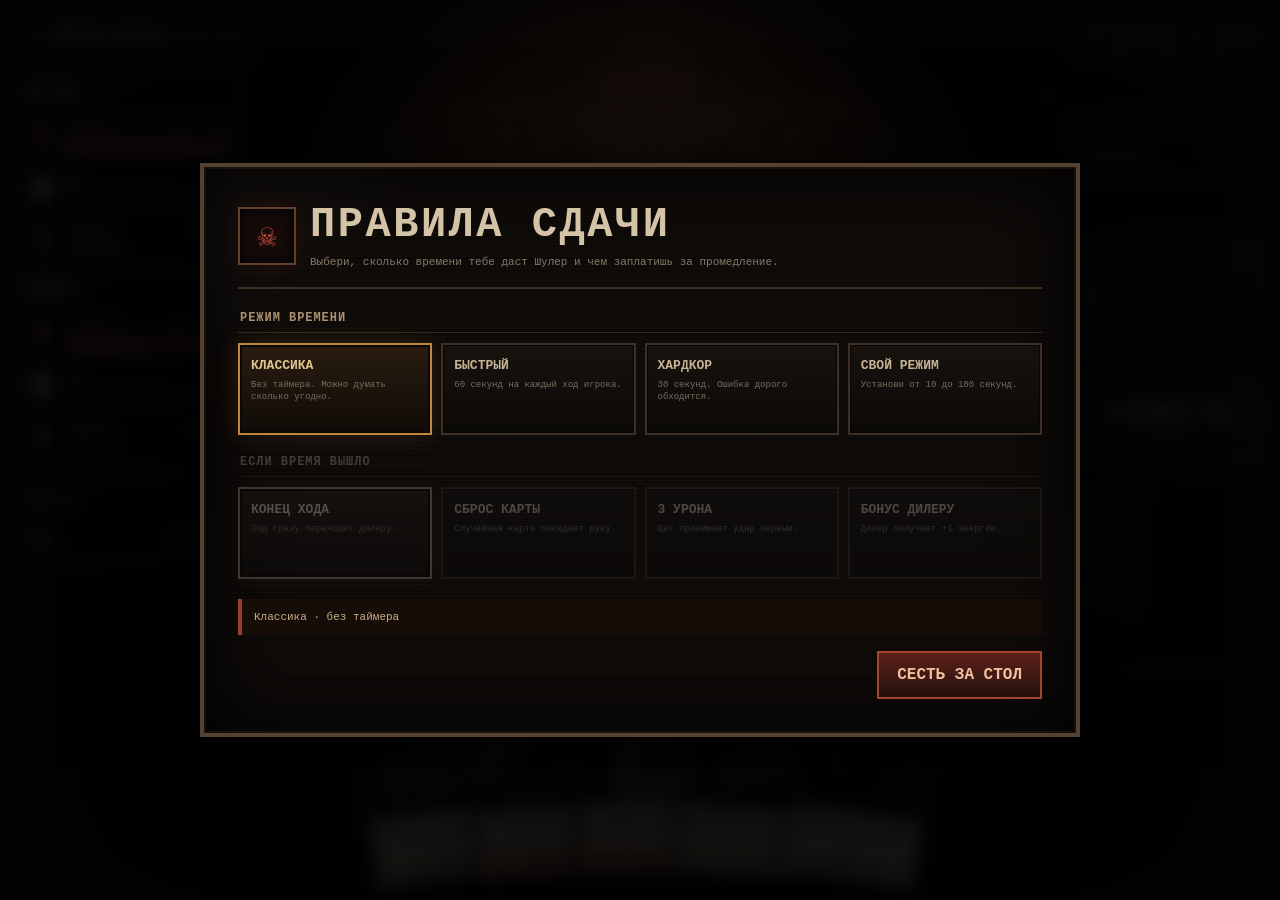
==== index.html @ c72ffe29 "Add pre-duel timer configuration screen" ====
<!doctype html>
<html lang="ru">
<head>
  <meta charset="UTF-8">
  <meta name="viewport" content="width=device-width,initial-scale=1,viewport-fit=cover">
  <meta name="theme-color" content="#0b0808">
  <meta name="description" content="Битая масть — мрачная карточная дуэль с мемными картами.">
  <title>Битая масть — дуэль</title>
  <link rel="manifest" href="manifest.webmanifest">
  <link rel="stylesheet" href="styles/stage3.css?v=7">
</head>
<body>
  <div id="app" class="game-shell" aria-live="polite">
    <header class="topbar">
      <a class="brand" href="./" aria-label="Битая масть"><span class="brand-mark">☠</span><span>БИТАЯ МАСТЬ</span><small>режим дуэли</small></a>
      <nav class="top-actions" aria-label="Меню">
        <button id="helpButton" class="icon-button" type="button" title="Правила">?</button>
        <button id="settingsButton" class="icon-button" type="button" title="Режим времени">⚙</button>
        <a class="icon-button" href="legacy.html" title="Старый прототип">↩</a>
        <button id="restartButton" class="icon-button" type="button" title="Новая сдача">⟳</button>
      </nav>
    </header>

    <main class="battle-layout">
      <aside class="hud-panel" aria-label="Показатели боя">
        <section class="hud-actor player-hud" id="playerHud"><h2>ИГРОК</h2><div class="stat-row health"><span class="stat-icon">♥</span><div><b>ЗДОРОВЬЕ</b><strong id="playerHp">0 / 0</strong></div><div class="segments" id="playerHpBar"></div></div><div class="stat-row shield"><span class="stat-icon">⬟</span><div><b>ЩИТ</b><strong id="playerShield">0</strong></div><div class="segments" id="playerShieldBar"></div></div><div class="stat-row energy"><span class="stat-icon">ϟ</span><div><b>ЭНЕРГИЯ</b><strong id="playerEnergy">0 / 0</strong></div><div class="energy-pips" id="playerEnergyPips"></div></div><div class="status-list" id="playerStatuses"></div></section>
        <section class="hud-actor dealer-hud" id="dealerHud"><h2>ДИЛЕР</h2><div class="stat-row health"><span class="stat-icon">♥</span><div><b>ЗДОРОВЬЕ</b><strong id="dealerHp">0 / 0</strong></div><div class="segments" id="dealerHpBar"></div></div><div class="stat-row shield"><span class="stat-icon">⬟</span><div><b>ЩИТ</b><strong id="dealerShield">0</strong></div><div class="segments" id="dealerShieldBar"></div></div><div class="stat-row energy"><span class="stat-icon">ϟ</span><div><b>ЭНЕРГИЯ</b><strong id="dealerEnergy">0 / 0</strong></div><div class="energy-pips" id="dealerEnergyPips"></div></div><div class="status-list" id="dealerStatuses"></div></section>
        <section class="round-panel"><div><span>РАУНД</span><strong id="roundValue">1</strong></div><div><span>ХОД</span><strong id="turnValue">ИГРОКА</strong></div></section>
      </aside>

      <section class="scene" id="scene" aria-label="Игровой стол">
        <div class="scene-vignette"></div>
        <div class="dealer-nameplate"><strong>ШУЛЕР</strong><span id="dealerQuote">«В каждой игре я знаю, где у тебя слабое место»</span></div>
        <div class="dealer-hand" id="dealerHand" aria-label="Карты дилера"></div>
        <div class="impact-layer" id="impactLayer" aria-hidden="true"></div>
        <div class="floating-message" id="floatingMessage" role="status"></div>
        <div class="table-zones"><button class="pile draw-pile" id="drawPile" type="button" aria-label="Колода игрока"><span class="pile-stack"></span><b>КОЛОДА</b><strong id="drawCount">0</strong></button><div class="table-sigil">☠</div><button class="pile discard-pile" id="discardPile" type="button" aria-label="Сброс игрока"><span class="pile-stack"></span><b>СБРОС</b><strong id="discardCount">0</strong></button></div>
      </section>

      <aside class="action-panel">
        <section class="intent-card" id="intentCard"><span>НАМЕРЕНИЕ ДИЛЕРА</span><strong id="intentTitle">ПРИСМАТРИВАЕТСЯ</strong><p id="intentText">Дилер выбирает карту.</p></section>
        <section class="timer-box" id="timerBox"><span>ТАЙМЕР ХОДА</span><strong id="timerValue">∞</strong><div class="timer-track"><i id="timerProgress"></i></div><b class="timer-mode" id="timerMode">КЛАССИКА</b><small class="timer-penalty" id="timerPenalty">Время не ограничено</small></section>
        <button id="endTurnButton" class="end-turn" type="button"><span>ЗАВЕРШИТЬ ХОД</span><small>ПРОБЕЛ</small></button>
        <section class="battle-log" id="battleLog" aria-label="Последние события"></section>
      </aside>
    </main>

    <section class="hand-dock" aria-label="Рука игрока"><div class="hand" id="hand"></div><p class="hand-hint">Наведи курсор для подробностей · на телефоне нажми на карту</p></section>
  </div>

  <div id="setupOverlay" class="setup-overlay" hidden>
    <section id="setupPanel" class="setup-panel" tabindex="-1" aria-labelledby="setupTitle">
      <header class="setup-heading"><span class="skull">☠</span><div><h1 id="setupTitle">ПРАВИЛА СДАЧИ</h1><p>Выбери, сколько времени тебе даст Шулер и чем заплатишь за промедление.</p></div></header>

      <fieldset class="setup-fieldset">
        <legend>РЕЖИМ ВРЕМЕНИ</legend>
        <div class="preset-grid">
          <label class="option-card"><input type="radio" name="timerMode" value="classic"><span class="option-face"><strong>КЛАССИКА</strong><small>Без таймера. Можно думать сколько угодно.</small></span></label>
          <label class="option-card"><input type="radio" name="timerMode" value="relaxed"><span class="option-face"><strong>БЫСТРЫЙ</strong><small>60 секунд на каждый ход игрока.</small></span></label>
          <label class="option-card"><input type="radio" name="timerMode" value="hardcore"><span class="option-face"><strong>ХАРДКОР</strong><small>30 секунд. Ошибка дорого обходится.</small></span></label>
          <label class="option-card"><input type="radio" name="timerMode" value="custom"><span class="option-face"><strong>СВОЙ РЕЖИМ</strong><small>Установи от 10 до 180 секунд.</small></span></label>
        </div>
        <div id="customTimerRow" class="custom-timer-row" hidden><input id="customSeconds" type="range" min="10" max="180" step="5" value="45" aria-label="Секунд на ход"><input id="customSecondsNumber" type="number" min="10" max="180" step="5" value="45" aria-label="Секунд на ход числом"></div>
      </fieldset>

      <fieldset id="penaltyFieldset" class="setup-fieldset">
        <legend>ЕСЛИ ВРЕМЯ ВЫШЛО</legend>
        <div class="penalty-grid">
          <label class="option-card"><input type="radio" name="timerPenalty" value="end_turn"><span class="option-face"><strong>КОНЕЦ ХОДА</strong><small>Ход сразу переходит дилеру.</small></span></label>
          <label class="option-card"><input type="radio" name="timerPenalty" value="discard_random"><span class="option-face"><strong>СБРОС КАРТЫ</strong><small>Случайная карта покидает руку.</small></span></label>
          <label class="option-card"><input type="radio" name="timerPenalty" value="damage"><span class="option-face"><strong>3 УРОНА</strong><small>Щит принимает удар первым.</small></span></label>
          <label class="option-card"><input type="radio" name="timerPenalty" value="dealer_energy"><span class="option-face"><strong>БОНУС ДИЛЕРУ</strong><small>Дилер получает +1 энергию.</small></span></label>
        </div>
      </fieldset>

      <p id="setupSummary" class="setup-summary">Классика · без таймера</p>
      <footer class="setup-actions"><button id="setupCancel" type="button" hidden>ВЕРНУТЬСЯ К БОЮ</button><button id="setupStart" class="primary" type="button">СЕСТЬ ЗА СТОЛ</button></footer>
    </section>
  </div>

  <dialog id="helpDialog" class="game-dialog"><button class="dialog-close" type="button" data-close-dialog>×</button><h2>КАК ИГРАТЬ</h2><p>Разыгрывай карты, пока хватает энергии. Атаки бьют дилера, защитные карты дают щит, а приёмы меняют правила боя.</p><p><b>Щит</b> принимает урон первым и исчезает в начале твоего следующего хода. Когда закончишь, нажми «Завершить ход».</p><p>Режим времени и наказание выбираются перед новой сдачей. На скрытой вкладке таймер ставится на паузу.</p><p>Клавиши <b>1–9</b> разыгрывают карты, <b>Пробел</b> завершает ход.</p></dialog>

  <div class="result-overlay" id="resultOverlay" hidden><div class="result-card"><span id="resultEyebrow">БОЙ ОКОНЧЕН</span><h2 id="resultTitle">ПОБЕДА</h2><p id="resultText"></p><button id="resultRestart" type="button">СДАТЬ ЗАНОВО В ЭТОМ РЕЖИМЕ</button><button id="resultSettings" class="secondary-result" type="button">ИЗМЕНИТЬ РЕЖИМ</button><a href="legacy.html">Вернуться в старый забег</a></div></div>

  <script src="compatibility-runtime.js?v=4"></script>
  <script src="src/core/battle-engine.js?v=7"></script>
  <script src="src/core/timed-battle-engine.js?v=7"></script>
  <script src="src/core/timer-settings.js?v=7"></script>
  <script src="src/data/stage2-assets-scene.js?v=6"></script>
  <script src="src/data/stage2-assets-a.js?v=6"></script>
  <script src="src/data/stage2-assets-b.js?v=6"></script>
  <script src="src/data/stage2-cards.js?v=6"></script>
  <script src="src/ui/stage3-app.js?v=7"></script>
</body>
</html>
---- styles/stage3.css ----
@import url("stage2.css?v=6");

:root {
  --steel: #6c6358;
  --steel-dark: #211c18;
  --warning-red: #d14832;
}

.scene {
  background-position: center 42%;
  background-size: cover;
}
.scene::before {
  background:
    linear-gradient(90deg, rgba(0,0,0,.64), transparent 22% 78%, rgba(0,0,0,.68)),
    linear-gradient(0deg, rgba(7,4,3,.72) 0%, transparent 34%),
    radial-gradient(circle at 50% 38%, transparent 0 30%, rgba(0,0,0,.3) 78%);
}
.hud-panel, .action-panel { box-shadow: inset -12px 0 35px #0008; }
.action-panel { box-shadow: inset 12px 0 35px #0008; }
.hud-actor, .round-panel, .intent-card, .timer-box, .battle-log {
  border-color: #4d3a29;
  box-shadow: inset 0 0 0 2px #110d09, inset 0 0 22px #000b, 0 8px 24px #0009;
}
.dealer-nameplate { top: 70px; }
.dealer-hand { top: 46%; }
.table-zones { bottom: 182px; }
.timer-box {
  position: relative;
  border-width: 3px;
  background: linear-gradient(135deg, rgba(255,255,255,.035), transparent 20%), linear-gradient(#181513, #080706);
}
.timer-box::before, .timer-box::after {
  content: "";
  position: absolute;
  width: 6px;
  height: 6px;
  border-radius: 50%;
  background: #756c62;
  box-shadow: inset 1px 1px #b1a89d, inset -1px -1px #171411;
  top: 6px;
}
.timer-box::before { left: 6px; }
.timer-box::after { right: 6px; }
.timer-mode { display: block; margin-top: 8px; color: #9d8a70; font-size: 9px; letter-spacing: .08em; }
.timer-penalty { display: block; margin-top: 3px; color: #6f6355; font-size: 8px; line-height: 1.3; }
.timer-box.no-timer strong { color: #8e987d; text-shadow: 0 0 8px #7ea66a55; }
.timer-box.no-timer .timer-track { opacity: .25; }
.timer-box.critical { border-color: #a52f24; animation: timer-critical .3s steps(2, end) infinite; }
.time-critical::before {
  content: "";
  position: fixed;
  z-index: 45;
  inset: 0;
  pointer-events: none;
  box-shadow: inset 0 0 90px 15px rgba(170, 35, 24, .55);
  animation: danger-frame .55s steps(2, end) infinite;
}
.timeout-flash::before {
  content: "";
  position: fixed;
  z-index: 190;
  inset: 0;
  pointer-events: none;
  background: rgba(175, 38, 27, .42);
  animation: timeout-flash .5s steps(2, end) both;
}
.setup-overlay {
  position: fixed;
  z-index: 220;
  inset: 0;
  display: grid;
  place-items: center;
  padding: 18px;
  background: radial-gradient(circle at 50% 30%, rgba(93, 50, 31, .25), transparent 40%), rgba(3, 3, 3, .89);
  backdrop-filter: blur(8px) saturate(.7);
}
.setup-overlay[hidden] { display: none; }
.setup-panel {
  width: min(880px, 100%);
  max-height: calc(100dvh - 36px);
  overflow: auto;
  padding: clamp(18px, 3vw, 34px);
  border: 4px solid #55412f;
  background: linear-gradient(135deg, rgba(255,255,255,.035), transparent 18%), repeating-linear-gradient(0deg, rgba(255,255,255,.015) 0 1px, transparent 1px 4px), #0d0a08;
  box-shadow: inset 0 0 0 2px #17100b, inset 0 0 80px #000, 0 30px 100px #000;
  outline: none;
}
.setup-heading { display: grid; grid-template-columns: 58px 1fr; gap: 14px; align-items: center; margin-bottom: 22px; padding-bottom: 16px; border-bottom: 2px solid #3d2d20; }
.setup-heading .skull { display: grid; place-items: center; width: 58px; height: 58px; border: 2px solid #65402f; color: var(--red); background: #160b09; font-size: 31px; box-shadow: inset 0 0 16px #000, 0 0 20px #7b241b33; }
.setup-heading h1 { margin: 0; color: #d4c3a7; font-size: clamp(24px, 4vw, 42px); letter-spacing: .06em; }
.setup-heading p { margin: 5px 0 0; color: #877968; font-size: 11px; line-height: 1.5; }
.setup-fieldset { margin: 0 0 20px; padding: 0; border: 0; }
.setup-fieldset legend { width: 100%; margin-bottom: 10px; padding-bottom: 7px; border-bottom: 1px solid #33261b; color: #ad9272; font-weight: 900; letter-spacing: .08em; font-size: 12px; }
.preset-grid, .penalty-grid { display: grid; grid-template-columns: repeat(4, 1fr); gap: 9px; }
.option-card { position: relative; display: block; cursor: pointer; }
.option-card input { position: absolute; opacity: 0; pointer-events: none; }
.option-face { display: block; min-height: 92px; padding: 13px 11px; border: 2px solid #3e3024; background: linear-gradient(#18120e, #0b0907); box-shadow: inset 0 0 0 1px #080604; transition: transform .15s ease, border-color .15s ease, color .15s ease; }
.option-face strong { display: block; color: #c5b395; font-size: 13px; margin-bottom: 6px; }
.option-face small { display: block; color: #796c5e; font-size: 9px; line-height: 1.4; }
.option-card:hover .option-face { transform: translateY(-2px); border-color: #785a3c; }
.option-card input:checked + .option-face { border-color: #bd873e; color: #e0c690; background: linear-gradient(#291c10, #100b07); box-shadow: inset 0 0 0 2px #0a0704, 0 0 22px #a46a2838; }
.option-card input:checked + .option-face strong { color: #e0c690; }
.setup-fieldset:disabled { opacity: .36; filter: grayscale(.8); }
.custom-timer-row { display: grid; grid-template-columns: 1fr 92px; gap: 12px; align-items: center; margin-top: 10px; padding: 12px; border: 1px solid #3b2d21; background: #080706; }
.custom-timer-row[hidden] { display: none; }
.custom-timer-row input[type="range"] { width: 100%; accent-color: #b44432; }
.custom-timer-row input[type="number"] { width: 100%; padding: 10px 8px; border: 2px solid #4c3928; background: #100c09; color: #d3b98e; text-align: center; font: 900 18px var(--pixel); }
.setup-summary { margin: 8px 0 16px; padding: 12px; border-left: 4px solid #9e3c2d; background: #160d09; color: #c8af88; font-size: 11px; }
.setup-actions { display: flex; gap: 10px; justify-content: flex-end; }
.setup-actions button { min-height: 48px; padding: 0 18px; border: 2px solid #654a32; background: linear-gradient(#291b11, #100b08); color: #d8c19b; cursor: pointer; font-weight: 900; }
.setup-actions .primary { border-color: #a94232; background: linear-gradient(#5b2119, #24100c); color: #f0c0a1; }
.setup-actions button:hover { transform: translateY(-2px); filter: brightness(1.18); }
.setup-actions button[hidden] { display: none; }
.result-card .secondary-result { background: #11100e; color: #a99576; }
@keyframes timer-critical { 50% { box-shadow: inset 0 0 0 2px #160806, inset 0 0 26px #a4231f88, 0 0 28px #b42d2477; } }
@keyframes danger-frame { 50% { opacity: .35; } }
@keyframes timeout-flash { 0% { opacity: 0; } 22% { opacity: 1; } 100% { opacity: 0; } }
@media (max-width: 900px) {
  .preset-grid, .penalty-grid { grid-template-columns: repeat(2, 1fr); }
  .option-face { min-height: 78px; }
}
@media (max-width: 760px) {
  .scene { background-position: center 52%; background-size: auto 78vh; }
  .dealer-nameplate { top: 174px; }
  .dealer-hand { top: 50%; }
  .timer-mode, .timer-penalty { display: none; }
  .setup-overlay { padding: 8px; }
  .setup-panel { max-height: calc(100dvh - 16px); padding: 15px; border-width: 3px; }
  .setup-heading { grid-template-columns: 42px 1fr; gap: 9px; margin-bottom: 14px; padding-bottom: 10px; }
  .setup-heading .skull { width: 42px; height: 42px; font-size: 23px; }
  .setup-heading h1 { font-size: 21px; }
  .setup-heading p { font-size: 8px; }
  .preset-grid, .penalty-grid { grid-template-columns: 1fr 1fr; gap: 6px; }
  .option-face { min-height: 67px; padding: 9px 8px; }
  .option-face strong { font-size: 10px; margin-bottom: 3px; }
  .option-face small { font-size: 7px; }
  .custom-timer-row { grid-template-columns: 1fr 72px; padding: 8px; }
  .custom-timer-row input[type="number"] { font-size: 14px; padding: 7px 4px; }
  .setup-summary { font-size: 8px; margin-bottom: 10px; padding: 8px; }
  .setup-actions { position: sticky; bottom: -15px; margin: 0 -15px -15px; padding: 10px 15px 15px; background: linear-gradient(transparent, #0d0a08 20%); }
  .setup-actions button { flex: 1; padding: 0 8px; min-height: 42px; font-size: 9px; }
}
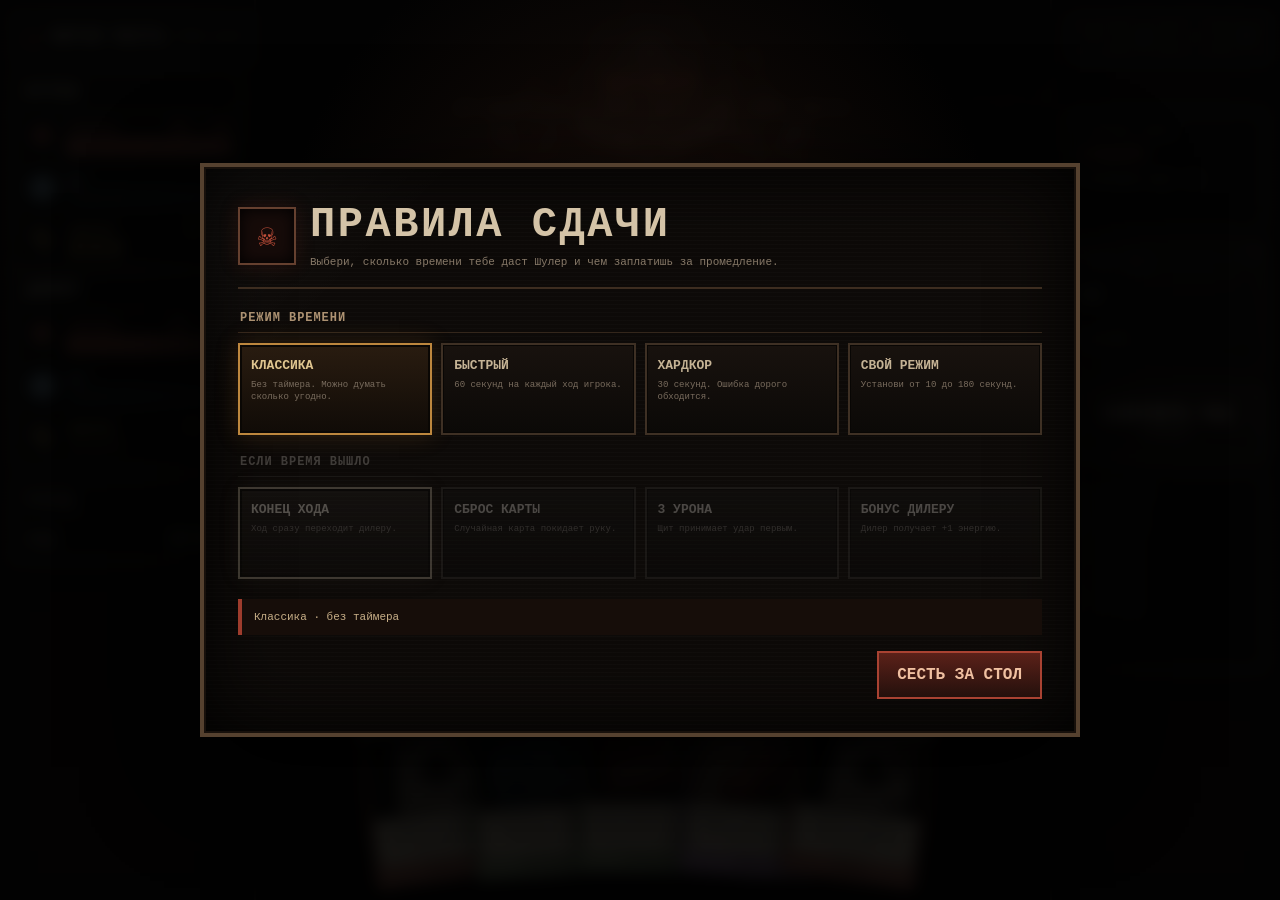
==== commit 7626d401: "Activate initial battle save guard" ====
--- a/index.html
+++ b/index.html
@@ -91,5 +91,6 @@
   <script src="src/data/stage2-assets-b.js?v=6"></script>
   <script src="src/data/stage2-cards.js?v=6"></script>
   <script src="src/ui/stage3-app.js?v=7"></script>
+  <script src="src/ui/stage3-initial-save-guard.js?v=7"></script>
 </body>
 </html>
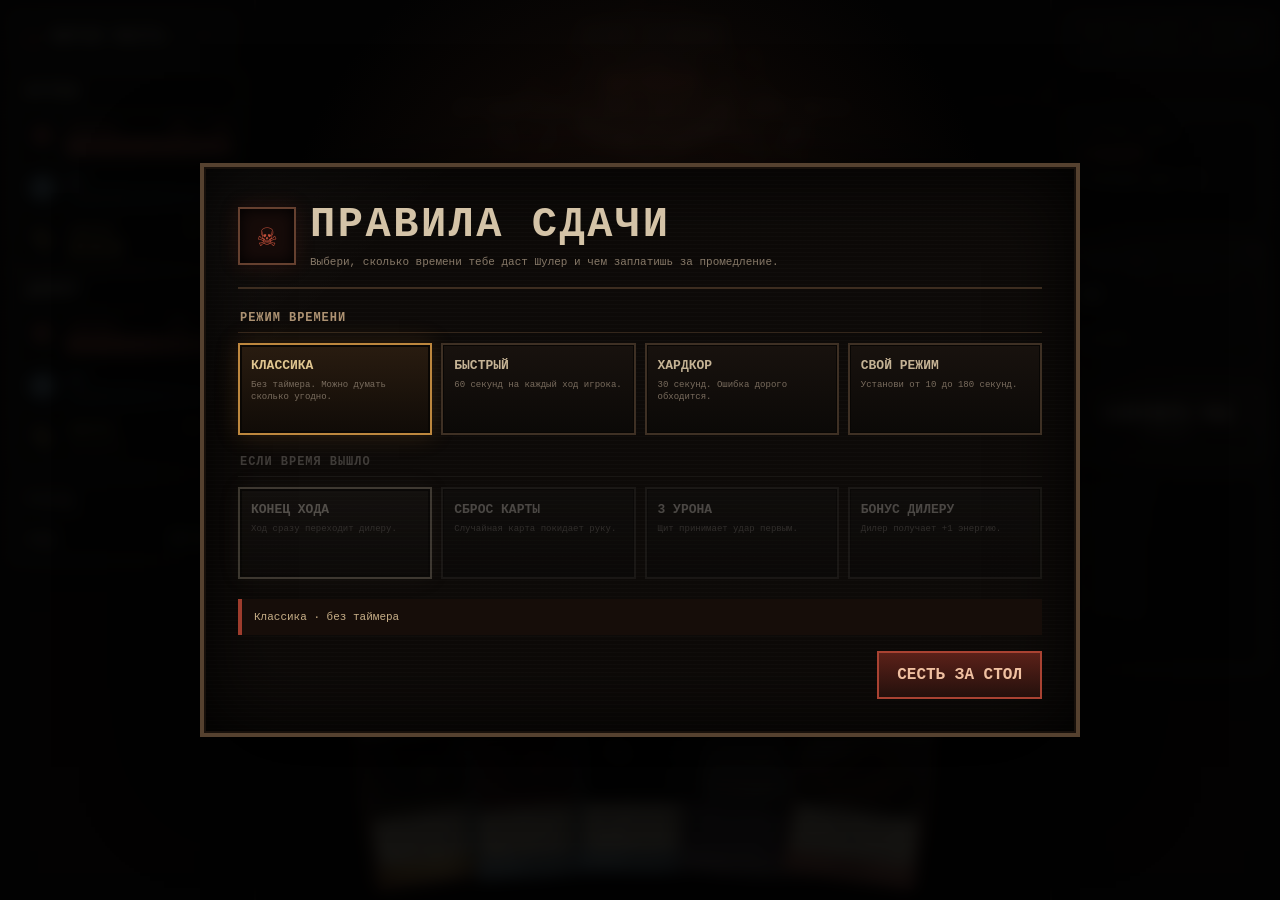
==== commit 073685e1: "ui: load 30-card catalog in duel" ====
--- a/index.html
+++ b/index.html
@@ -4,15 +4,16 @@
   <meta charset="UTF-8">
   <meta name="viewport" content="width=device-width,initial-scale=1,viewport-fit=cover">
   <meta name="theme-color" content="#0b0808">
-  <meta name="description" content="Битая масть — мрачная карточная дуэль с мемными картами.">
+  <meta name="description" content="Битая масть — мрачная карточная дуэль с 30 мемными картами.">
   <title>Битая масть — дуэль</title>
   <link rel="manifest" href="manifest.webmanifest">
-  <link rel="stylesheet" href="styles/stage3.css?v=7">
+  <link rel="stylesheet" href="styles/stage4.css?v=8">
 </head>
 <body>
   <div id="app" class="game-shell" aria-live="polite">
     <header class="topbar">
-      <a class="brand" href="./" aria-label="Битая масть"><span class="brand-mark">☠</span><span>БИТАЯ МАСТЬ</span><small>режим дуэли</small></a>
+      <a class="brand" href="./" aria-label="Битая масть"><span class="brand-mark">☠</span><span>БИТАЯ МАСТЬ</span><small>30 карт</small></a>
+      <span id="catalogBadge" class="catalog-badge">30 КАРТ</span>
       <nav class="top-actions" aria-label="Меню">
         <button id="helpButton" class="icon-button" type="button" title="Правила">?</button>
         <button id="settingsButton" class="icon-button" type="button" title="Режим времени">⚙</button>
@@ -45,52 +46,35 @@
       </aside>
     </main>
 
-    <section class="hand-dock" aria-label="Рука игрока"><div class="hand" id="hand"></div><p class="hand-hint">Наведи курсор для подробностей · на телефоне нажми на карту</p></section>
+    <section class="hand-dock" aria-label="Рука игрока"><div class="hand" id="hand"></div><p class="hand-hint">Каждая новая сдача собирает 10 карт из каталога 30 · наведи курсор или нажми на карту</p></section>
   </div>
 
   <div id="setupOverlay" class="setup-overlay" hidden>
     <section id="setupPanel" class="setup-panel" tabindex="-1" aria-labelledby="setupTitle">
       <header class="setup-heading"><span class="skull">☠</span><div><h1 id="setupTitle">ПРАВИЛА СДАЧИ</h1><p>Выбери, сколько времени тебе даст Шулер и чем заплатишь за промедление.</p></div></header>
-
-      <fieldset class="setup-fieldset">
-        <legend>РЕЖИМ ВРЕМЕНИ</legend>
-        <div class="preset-grid">
-          <label class="option-card"><input type="radio" name="timerMode" value="classic"><span class="option-face"><strong>КЛАССИКА</strong><small>Без таймера. Можно думать сколько угодно.</small></span></label>
-          <label class="option-card"><input type="radio" name="timerMode" value="relaxed"><span class="option-face"><strong>БЫСТРЫЙ</strong><small>60 секунд на каждый ход игрока.</small></span></label>
-          <label class="option-card"><input type="radio" name="timerMode" value="hardcore"><span class="option-face"><strong>ХАРДКОР</strong><small>30 секунд. Ошибка дорого обходится.</small></span></label>
-          <label class="option-card"><input type="radio" name="timerMode" value="custom"><span class="option-face"><strong>СВОЙ РЕЖИМ</strong><small>Установи от 10 до 180 секунд.</small></span></label>
-        </div>
-        <div id="customTimerRow" class="custom-timer-row" hidden><input id="customSeconds" type="range" min="10" max="180" step="5" value="45" aria-label="Секунд на ход"><input id="customSecondsNumber" type="number" min="10" max="180" step="5" value="45" aria-label="Секунд на ход числом"></div>
-      </fieldset>
-
-      <fieldset id="penaltyFieldset" class="setup-fieldset">
-        <legend>ЕСЛИ ВРЕМЯ ВЫШЛО</legend>
-        <div class="penalty-grid">
-          <label class="option-card"><input type="radio" name="timerPenalty" value="end_turn"><span class="option-face"><strong>КОНЕЦ ХОДА</strong><small>Ход сразу переходит дилеру.</small></span></label>
-          <label class="option-card"><input type="radio" name="timerPenalty" value="discard_random"><span class="option-face"><strong>СБРОС КАРТЫ</strong><small>Случайная карта покидает руку.</small></span></label>
-          <label class="option-card"><input type="radio" name="timerPenalty" value="damage"><span class="option-face"><strong>3 УРОНА</strong><small>Щит принимает удар первым.</small></span></label>
-          <label class="option-card"><input type="radio" name="timerPenalty" value="dealer_energy"><span class="option-face"><strong>БОНУС ДИЛЕРУ</strong><small>Дилер получает +1 энергию.</small></span></label>
-        </div>
-      </fieldset>
-
+      <fieldset class="setup-fieldset"><legend>РЕЖИМ ВРЕМЕНИ</legend><div class="preset-grid"><label class="option-card"><input type="radio" name="timerMode" value="classic"><span class="option-face"><strong>КЛАССИКА</strong><small>Без таймера. Можно думать сколько угодно.</small></span></label><label class="option-card"><input type="radio" name="timerMode" value="relaxed"><span class="option-face"><strong>БЫСТРЫЙ</strong><small>60 секунд на каждый ход игрока.</small></span></label><label class="option-card"><input type="radio" name="timerMode" value="hardcore"><span class="option-face"><strong>ХАРДКОР</strong><small>30 секунд. Ошибка дорого обходится.</small></span></label><label class="option-card"><input type="radio" name="timerMode" value="custom"><span class="option-face"><strong>СВОЙ РЕЖИМ</strong><small>Установи от 10 до 180 секунд.</small></span></label></div><div id="customTimerRow" class="custom-timer-row" hidden><input id="customSeconds" type="range" min="10" max="180" step="5" value="45" aria-label="Секунд на ход"><input id="customSecondsNumber" type="number" min="10" max="180" step="5" value="45" aria-label="Секунд на ход числом"></div></fieldset>
+      <fieldset id="penaltyFieldset" class="setup-fieldset"><legend>ЕСЛИ ВРЕМЯ ВЫШЛО</legend><div class="penalty-grid"><label class="option-card"><input type="radio" name="timerPenalty" value="end_turn"><span class="option-face"><strong>КОНЕЦ ХОДА</strong><small>Ход сразу переходит дилеру.</small></span></label><label class="option-card"><input type="radio" name="timerPenalty" value="discard_random"><span class="option-face"><strong>СБРОС КАРТЫ</strong><small>Случайная карта покидает руку.</small></span></label><label class="option-card"><input type="radio" name="timerPenalty" value="damage"><span class="option-face"><strong>3 УРОНА</strong><small>Щит принимает удар первым.</small></span></label><label class="option-card"><input type="radio" name="timerPenalty" value="dealer_energy"><span class="option-face"><strong>БОНУС ДИЛЕРУ</strong><small>Дилер получает +1 энергию.</small></span></label></div></fieldset>
       <p id="setupSummary" class="setup-summary">Классика · без таймера</p>
       <footer class="setup-actions"><button id="setupCancel" type="button" hidden>ВЕРНУТЬСЯ К БОЮ</button><button id="setupStart" class="primary" type="button">СЕСТЬ ЗА СТОЛ</button></footer>
     </section>
   </div>
 
-  <dialog id="helpDialog" class="game-dialog"><button class="dialog-close" type="button" data-close-dialog>×</button><h2>КАК ИГРАТЬ</h2><p>Разыгрывай карты, пока хватает энергии. Атаки бьют дилера, защитные карты дают щит, а приёмы меняют правила боя.</p><p><b>Щит</b> принимает урон первым и исчезает в начале твоего следующего хода. Когда закончишь, нажми «Завершить ход».</p><p>Режим времени и наказание выбираются перед новой сдачей. На скрытой вкладке таймер ставится на паузу.</p><p>Клавиши <b>1–9</b> разыгрывают карты, <b>Пробел</b> завершает ход.</p></dialog>
+  <dialog id="helpDialog" class="game-dialog"><button class="dialog-close" type="button" data-close-dialog>×</button><h2>КАК ИГРАТЬ</h2><p>Разыгрывай карты, пока хватает энергии. Новая сдача собирает стартовую колоду из 10 разных карт общего каталога из 30.</p><p><b>Щит</b> принимает урон первым и исчезает в начале твоего следующего хода. Карты могут лечить, красть, ломать, блокировать, сжигать, очищать эффекты и возвращаться из сброса.</p><p>Режим времени и наказание выбираются перед новой сдачей. На скрытой вкладке таймер ставится на паузу.</p><p>Клавиши <b>1–9</b> разыгрывают карты, <b>Пробел</b> завершает ход.</p></dialog>
 
   <div class="result-overlay" id="resultOverlay" hidden><div class="result-card"><span id="resultEyebrow">БОЙ ОКОНЧЕН</span><h2 id="resultTitle">ПОБЕДА</h2><p id="resultText"></p><button id="resultRestart" type="button">СДАТЬ ЗАНОВО В ЭТОМ РЕЖИМЕ</button><button id="resultSettings" class="secondary-result" type="button">ИЗМЕНИТЬ РЕЖИМ</button><a href="legacy.html">Вернуться в старый забег</a></div></div>
 
   <script src="compatibility-runtime.js?v=4"></script>
-  <script src="src/core/battle-engine.js?v=7"></script>
-  <script src="src/core/timed-battle-engine.js?v=7"></script>
   <script src="src/core/timer-settings.js?v=7"></script>
   <script src="src/data/stage2-assets-scene.js?v=6"></script>
   <script src="src/data/stage2-assets-a.js?v=6"></script>
   <script src="src/data/stage2-assets-b.js?v=6"></script>
-  <script src="src/data/stage2-cards.js?v=6"></script>
-  <script src="src/ui/stage3-app.js?v=7"></script>
-  <script src="src/ui/stage3-initial-save-guard.js?v=7"></script>
+  <script src="src/data/card-catalog.js?v=8"></script>
+  <script src="src/data/stage4-assets.js?v=8"></script>
+  <script src="src/data/stage2-cards.js?v=8"></script>
+  <script src="src/core/stage4-battle-engine.js?v=8"></script>
+  <script src="src/core/stage4-runtime.js?v=8"></script>
+  <script src="src/ui/stage3-app.js?v=8"></script>
+  <script src="src/ui/stage4-runtime.js?v=8"></script>
+  <script src="src/ui/stage3-initial-save-guard.js?v=8"></script>
 </body>
 </html>
--- a/styles/stage4.css
+++ b/styles/stage4.css
@@ -0,0 +1,64 @@
+@import url("./stage3.css?v=7");
+
+.catalog-badge {
+  display: inline-flex;
+  align-items: center;
+  min-height: 32px;
+  padding: 5px 9px;
+  border: 2px solid #493929;
+  background: rgba(13, 11, 9, .92);
+  color: #a89472;
+  box-shadow: inset 0 0 0 1px #1c1510, 0 8px 24px #0008;
+  font-size: 9px;
+  font-weight: 900;
+  letter-spacing: .07em;
+  text-transform: uppercase;
+}
+
+.game-card .card-art {
+  image-rendering: pixelated;
+  background-size: cover;
+  background-position: center;
+}
+
+.game-card[data-rarity="rare"] {
+  box-shadow: 0 13px 24px #000c, inset 0 0 0 2px #312519, 0 0 14px #4f86a833;
+}
+
+.game-card[data-rarity="epic"] {
+  box-shadow: 0 13px 24px #000c, inset 0 0 0 2px #312519, 0 0 17px #8e4ea344;
+}
+
+.game-card[data-rarity="legendary"] {
+  box-shadow: 0 13px 24px #000c, inset 0 0 0 2px #312519, 0 0 21px #d09a354f;
+}
+
+.game-card[data-rarity="legendary"] .card-rarity {
+  color: #120c06;
+  background: linear-gradient(90deg, #8b551b, #e1ae46 50%, #8b551b);
+  text-shadow: 0 1px #f0d28a;
+}
+
+.game-card[data-rarity="curse"] {
+  filter: saturate(.82);
+}
+
+.game-card[data-rarity="curse"] .card-art {
+  animation: curse-noise 1.4s steps(2, end) infinite;
+}
+
+.scene {
+  background-position: center 8%;
+}
+
+@keyframes curse-noise {
+  50% { filter: contrast(1.18) brightness(.85) hue-rotate(8deg); }
+}
+
+@media (min-width: 1300px) {
+  .scene { background-size: 108% auto; }
+}
+
+@media (max-width: 760px) {
+  .catalog-badge { display: none; }
+}
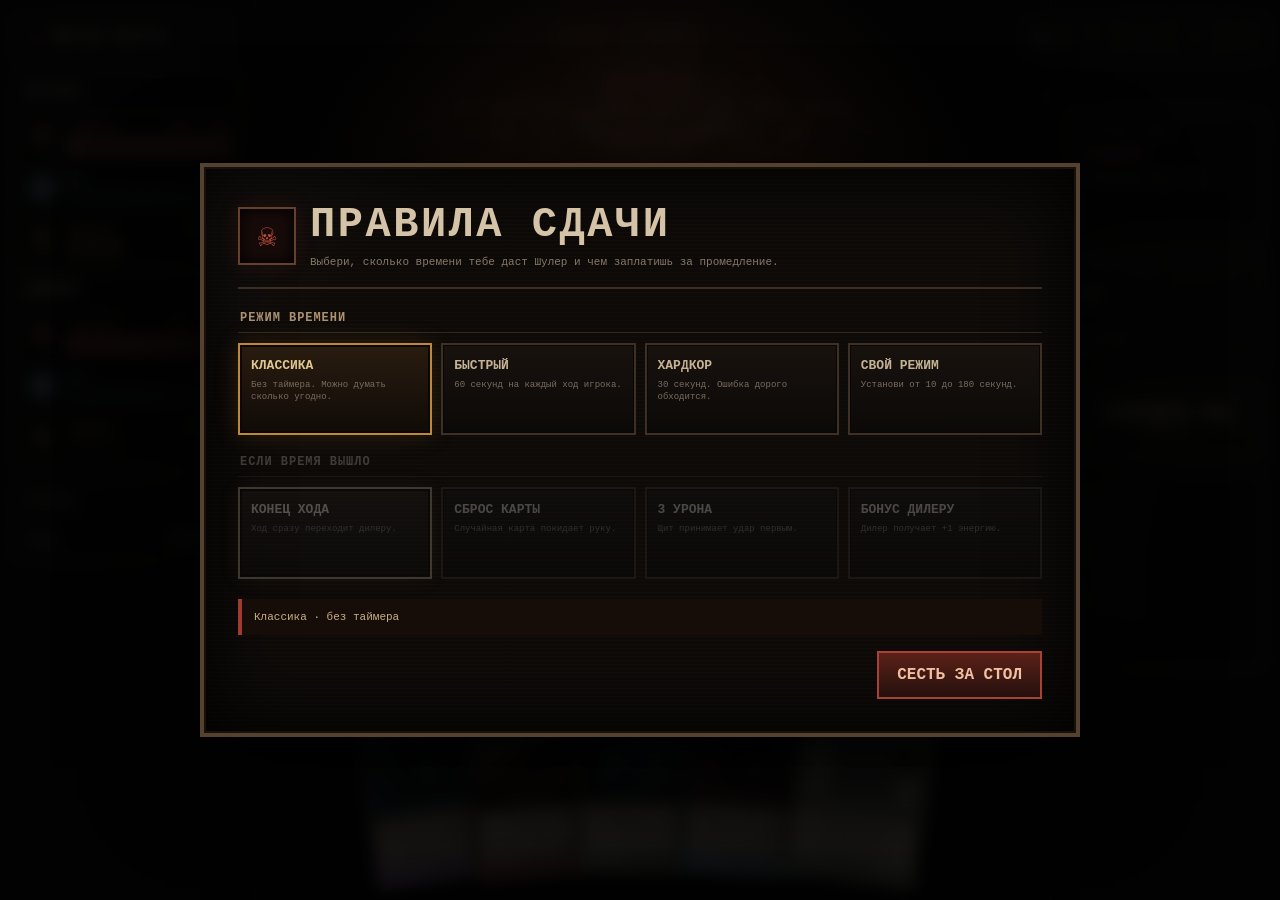
==== commit 728e7099: "Add My Deck screen and content controls" ====
--- a/index.html
+++ b/index.html
@@ -4,10 +4,10 @@
   <meta charset="UTF-8">
   <meta name="viewport" content="width=device-width,initial-scale=1,viewport-fit=cover">
   <meta name="theme-color" content="#0b0808">
-  <meta name="description" content="Битая масть — мрачная карточная дуэль с 30 мемными картами.">
+  <meta name="description" content="Битая масть — мрачная карточная дуэль с коллекцией из 30 мемных карт.">
   <title>Битая масть — дуэль</title>
   <link rel="manifest" href="manifest.webmanifest">
-  <link rel="stylesheet" href="styles/stage4.css?v=8">
+  <link rel="stylesheet" href="styles/stage5.css?v=9">
 </head>
 <body>
   <div id="app" class="game-shell" aria-live="polite">
@@ -15,6 +15,7 @@
       <a class="brand" href="./" aria-label="Битая масть"><span class="brand-mark">☠</span><span>БИТАЯ МАСТЬ</span><small>30 карт</small></a>
       <span id="catalogBadge" class="catalog-badge">30 КАРТ</span>
       <nav class="top-actions" aria-label="Меню">
+        <button id="deckButton" class="icon-button" type="button" title="Моя колода">▥</button>
         <button id="helpButton" class="icon-button" type="button" title="Правила">?</button>
         <button id="settingsButton" class="icon-button" type="button" title="Режим времени">⚙</button>
         <a class="icon-button" href="legacy.html" title="Старый прототип">↩</a>
@@ -46,7 +47,7 @@
       </aside>
     </main>
 
-    <section class="hand-dock" aria-label="Рука игрока"><div class="hand" id="hand"></div><p class="hand-hint">Каждая новая сдача собирает 10 карт из каталога 30 · наведи курсор или нажми на карту</p></section>
+    <section class="hand-dock" aria-label="Рука игрока"><div class="hand" id="hand"></div><p class="hand-hint">Открой «Мою колоду», чтобы посмотреть все карты, улучшения и полный лор</p></section>
   </div>
 
   <div id="setupOverlay" class="setup-overlay" hidden>
@@ -59,7 +60,40 @@
     </section>
   </div>
 
-  <dialog id="helpDialog" class="game-dialog"><button class="dialog-close" type="button" data-close-dialog>×</button><h2>КАК ИГРАТЬ</h2><p>Разыгрывай карты, пока хватает энергии. Новая сдача собирает стартовую колоду из 10 разных карт общего каталога из 30.</p><p><b>Щит</b> принимает урон первым и исчезает в начале твоего следующего хода. Карты могут лечить, красть, ломать, блокировать, сжигать, очищать эффекты и возвращаться из сброса.</p><p>Режим времени и наказание выбираются перед новой сдачей. На скрытой вкладке таймер ставится на паузу.</p><p>Клавиши <b>1–9</b> разыгрывают карты, <b>Пробел</b> завершает ход.</p></dialog>
+  <div id="deckOverlay" class="deck-overlay" hidden>
+    <section id="deckScreen" class="deck-screen" role="dialog" aria-modal="true" aria-labelledby="deckTitle">
+      <header class="deck-screen-header">
+        <div class="deck-title"><span class="skull">☠</span><div><h2 id="deckTitle">МОЯ КОЛОДА</h2><p>Текущая сдача, стартовый набор и полная коллекция из 30 карт.</p></div></div>
+        <div class="content-mode-wrap"><div id="contentModeToggle" class="content-mode-toggle" role="group" aria-label="Режим текста"><button type="button" data-content-mode="adult">ВЗРОСЛЫЙ</button><button type="button" data-content-mode="safe">БЕЗОПАСНЫЙ</button></div><small id="contentModeNote"></small></div>
+        <button id="deckClose" class="deck-close" type="button" aria-label="Закрыть колоду">×</button>
+      </header>
+
+      <div class="deck-screen-body">
+        <aside class="deck-sidebar" aria-label="Фильтры колоды">
+          <section><h3>НАБОР КАРТ</h3><div id="deckViewTabs" class="filter-buttons view-tabs"><button type="button" data-deck-view="current">ТЕКУЩАЯ СДАЧА</button><button type="button" data-deck-view="starter">СТАРТОВАЯ</button><button type="button" data-deck-view="collection">ВСЕ 30 КАРТ</button></div></section>
+          <div class="deck-sidebar-controls">
+            <section><h3>ПОИСК</h3><input id="deckSearch" class="deck-search" type="search" placeholder="Название, эффект, лор или тег" autocomplete="off"></section>
+            <section><h3>СОРТИРОВКА</h3><select id="deckSort" class="deck-select"><option value="name">По названию</option><option value="cost">По стоимости</option><option value="rarity">По редкости</option><option value="type">По типу</option></select></section>
+          </div>
+          <section><h3>ТИП</h3><div id="deckTypeFilters" class="filter-buttons"><button type="button" data-filter-type="all">ВСЕ</button><button type="button" data-filter-type="attack">АТАКА</button><button type="button" data-filter-type="defense">ЗАЩИТА</button><button type="button" data-filter-type="skill">ПРИЁМ</button><button type="button" data-filter-type="power">СИЛА</button><button type="button" data-filter-type="curse">ПРОКЛЯТИЕ</button></div></section>
+          <section><h3>РЕДКОСТЬ</h3><div id="deckRarityFilters" class="filter-buttons"><button type="button" data-filter-rarity="all">ВСЕ</button><button type="button" data-filter-rarity="common">ОБЫЧНАЯ</button><button type="button" data-filter-rarity="uncommon">НЕОБЫЧНАЯ</button><button type="button" data-filter-rarity="rare">РЕДКАЯ</button><button type="button" data-filter-rarity="epic">ЭПИЧЕСКАЯ</button><button type="button" data-filter-rarity="legendary">ЛЕГЕНДАРНАЯ</button><button type="button" data-filter-rarity="curse">ПРОКЛЯТИЕ</button></div></section>
+          <section><label class="upgrade-switch"><input id="deckUpgradeAll" type="checkbox"><span>ПОКАЗЫВАТЬ УЛУЧШЕННЫЕ ВЕРСИИ</span></label></section>
+          <p id="deckViewCount" class="deck-view-count">Текущая: 10</p>
+        </aside>
+
+        <main class="deck-browser">
+          <header class="deck-browser-toolbar"><span>РЕЗУЛЬТАТ ФИЛЬТРА</span><strong id="deckResultCount">0 КАРТ</strong></header>
+          <div class="deck-grid-wrap"><div id="deckGrid" class="deck-grid"></div><p id="deckEmpty" class="deck-empty" hidden>Ничего не найдено. Сбрось фильтры или попробуй другое слово.</p></div>
+        </main>
+
+        <aside id="deckDetail" class="deck-detail" aria-label="Подробности карты"><button id="deckDetailClose" class="deck-detail-close" type="button">← К КАРТАМ</button><p class="deck-detail-empty">Выбери карту.</p></aside>
+      </div>
+
+      <footer class="deck-screen-footer"><span>ПК: наведи курсор для подробностей</span><span>Телефон: нажми на карту, чтобы открыть её полностью</span><span>Фильтр текста не меняет механику</span></footer>
+    </section>
+  </div>
+
+  <dialog id="helpDialog" class="game-dialog"><button class="dialog-close" type="button" data-close-dialog>×</button><h2>КАК ИГРАТЬ</h2><p>Разыгрывай карты, пока хватает энергии. Новая сдача собирает стартовую колоду из 10 разных карт общего каталога из 30.</p><p><b>Щит</b> принимает урон первым и исчезает в начале твоего следующего хода. Карты могут лечить, красть, ломать, блокировать, сжигать, очищать эффекты и возвращаться из сброса.</p><p>Кнопка <b>▥</b> открывает «Мою колоду»: там доступны поиск, фильтры, улучшения, полный лор и безопасный режим текста.</p><p>Режим времени и наказание выбираются перед новой сдачей. На скрытой вкладке и в меню колоды таймер ставится на паузу.</p><p>Клавиши <b>1–9</b> разыгрывают карты, <b>Пробел</b> завершает ход.</p></dialog>
 
   <div class="result-overlay" id="resultOverlay" hidden><div class="result-card"><span id="resultEyebrow">БОЙ ОКОНЧЕН</span><h2 id="resultTitle">ПОБЕДА</h2><p id="resultText"></p><button id="resultRestart" type="button">СДАТЬ ЗАНОВО В ЭТОМ РЕЖИМЕ</button><button id="resultSettings" class="secondary-result" type="button">ИЗМЕНИТЬ РЕЖИМ</button><a href="legacy.html">Вернуться в старый забег</a></div></div>
 
@@ -68,13 +102,16 @@
   <script src="src/data/stage2-assets-scene.js?v=6"></script>
   <script src="src/data/stage2-assets-a.js?v=6"></script>
   <script src="src/data/stage2-assets-b.js?v=6"></script>
-  <script src="src/data/card-catalog.js?v=8"></script>
+  <script src="src/data/card-catalog.js?v=9"></script>
+  <script src="src/core/content-settings.js?v=9"></script>
+  <script src="src/core/deck-view-model.js?v=9"></script>
   <script src="src/data/stage4-assets.js?v=8"></script>
-  <script src="src/data/stage2-cards.js?v=8"></script>
+  <script src="src/data/stage2-cards.js?v=9"></script>
   <script src="src/core/stage4-battle-engine.js?v=8"></script>
   <script src="src/core/stage4-runtime.js?v=8"></script>
   <script src="src/ui/stage3-app.js?v=8"></script>
   <script src="src/ui/stage4-runtime.js?v=8"></script>
+  <script src="src/ui/stage5-deck.js?v=9"></script>
   <script src="src/ui/stage3-initial-save-guard.js?v=8"></script>
 </body>
 </html>
--- a/styles/stage5.css
+++ b/styles/stage5.css
@@ -0,0 +1,185 @@
+@import url("./stage4.css?v=8");
+
+body.deck-open { overflow: hidden; }
+body.deck-hides-setup #setupOverlay { display: none !important; }
+
+.deck-overlay {
+  position: fixed;
+  z-index: 300;
+  inset: 0;
+  padding: 14px;
+  background: rgba(3, 3, 3, .94);
+  backdrop-filter: blur(7px);
+}
+.deck-overlay[hidden] { display: none; }
+.deck-screen {
+  width: min(1680px, 100%);
+  height: calc(100dvh - 28px);
+  margin: 0 auto;
+  display: grid;
+  grid-template-rows: auto minmax(0, 1fr) auto;
+  border: 3px solid #5e4933;
+  background: #0a0807;
+  box-shadow: inset 0 0 0 2px #20170f, 0 28px 90px #000;
+  overflow: hidden;
+}
+.deck-screen-header {
+  display: grid;
+  grid-template-columns: minmax(220px, 1fr) auto auto;
+  align-items: center;
+  gap: 18px;
+  padding: 12px 16px;
+  border-bottom: 2px solid #433323;
+  background: linear-gradient(#17110d, #0c0907);
+}
+.deck-title { display: flex; align-items: center; gap: 12px; min-width: 0; }
+.deck-title .skull { color: var(--red); font-size: 31px; filter: drop-shadow(0 0 8px #9f3128aa); }
+.deck-title h2 { margin: 0; color: #d3c1a3; font-size: clamp(18px, 2vw, 28px); letter-spacing: .08em; }
+.deck-title p { margin: 3px 0 0; color: #746858; font-size: 9px; }
+.content-mode-wrap { display: grid; gap: 4px; justify-items: end; }
+.content-mode-toggle { display: inline-grid; grid-template-columns: 1fr 1fr; border: 2px solid #4e3b29; background: #090706; }
+.content-mode-toggle button { min-width: 112px; padding: 8px 10px; border: 0; border-right: 1px solid #3c2d20; background: transparent; color: #817361; cursor: pointer; font-weight: 900; font-size: 10px; }
+.content-mode-toggle button:last-child { border-right: 0; }
+.content-mode-toggle button.active { color: #e0c99f; background: #3a2518; box-shadow: inset 0 -3px var(--gold); }
+.content-mode-wrap small { max-width: 270px; color: #7e7162; font-size: 8px; text-align: right; }
+.deck-close { width: 46px; height: 42px; border: 2px solid #5a412d; background: #130e0b; color: #aa9577; font-size: 26px; cursor: pointer; }
+.deck-close:hover { color: #e0c99f; border-color: #9d7445; }
+
+.deck-screen-body { min-height: 0; display: grid; grid-template-columns: 250px minmax(0, 1fr) 330px; }
+.deck-sidebar, .deck-detail { min-height: 0; overflow-y: auto; scrollbar-color: #493421 #0a0807; }
+.deck-sidebar { padding: 14px; border-right: 2px solid #33271d; background: linear-gradient(90deg, #0c0a08, #0a0807); }
+.deck-sidebar section { margin-bottom: 17px; }
+.deck-sidebar h3 { margin: 0 0 8px; color: #786a58; font-size: 9px; letter-spacing: .09em; }
+.filter-buttons { display: grid; gap: 5px; }
+.filter-buttons.view-tabs { grid-template-columns: 1fr; }
+.filter-buttons button { min-height: 34px; padding: 7px 9px; border: 1px solid #3a2d21; background: #100d0a; color: #8a7b68; text-align: left; cursor: pointer; font-size: 10px; font-weight: 900; }
+.filter-buttons button:hover { border-color: #705239; color: #c5b090; }
+.filter-buttons button.active { color: #e1c699; border-color: #9a6f3e; background: linear-gradient(90deg, #3b2517, #17100b); box-shadow: inset 4px 0 var(--gold); }
+.deck-search { width: 100%; padding: 10px; border: 2px solid #3d2f22; background: #080706; color: #d2c0a3; outline: none; }
+.deck-search:focus { border-color: #9b7040; box-shadow: 0 0 0 2px #7b562933; }
+.deck-select { width: 100%; padding: 9px; border: 2px solid #3d2f22; background: #0c0907; color: #c2ae8f; }
+.upgrade-switch { display: flex; align-items: center; gap: 8px; padding: 10px; border: 1px solid #493620; background: #120d08; color: #ac9574; font-size: 9px; cursor: pointer; }
+.upgrade-switch input { accent-color: #c99334; }
+.deck-view-count { padding: 10px; border: 2px solid #3f3023; color: #c49e62; background: #0c0907; text-align: center; font-weight: 900; font-size: 11px; }
+
+.deck-browser { min-width: 0; min-height: 0; display: grid; grid-template-rows: auto minmax(0, 1fr); background: radial-gradient(circle at 50% 0, #251a10, #0d0a07 55%); }
+.deck-browser-toolbar { display: flex; justify-content: space-between; align-items: center; padding: 10px 14px; border-bottom: 1px solid #382a1e; color: #7d6e5b; font-size: 9px; }
+.deck-browser-toolbar strong { color: #c4a46f; font-size: 12px; }
+.deck-grid-wrap { min-height: 0; overflow-y: auto; padding: 14px; scrollbar-color: #543b26 #0b0806; }
+.deck-grid { display: grid; grid-template-columns: repeat(auto-fill, minmax(150px, 1fr)); gap: 12px; align-items: start; }
+.deck-empty { margin: 50px auto; padding: 20px; max-width: 420px; border: 2px dashed #49382a; color: #887865; text-align: center; }
+
+.deck-card {
+  --deck-border: #776348;
+  position: relative;
+  display: grid;
+  grid-template-rows: 42px 112px minmax(70px, auto) 24px;
+  min-width: 0;
+  border: 3px solid var(--deck-border);
+  border-radius: 3px;
+  padding: 0;
+  overflow: hidden;
+  background: #b7aa8f;
+  color: #241b13;
+  box-shadow: 0 12px 22px #000b, inset 0 0 0 2px #34271c;
+  cursor: pointer;
+  image-rendering: pixelated;
+  text-align: left;
+  transition: transform .13s ease, box-shadow .13s ease, filter .13s ease;
+}
+.deck-card:hover, .deck-card:focus-visible, .deck-card.selected { transform: translateY(-4px); box-shadow: 0 18px 30px #000e, 0 0 0 2px #d3aa5f; z-index: 3; }
+.deck-card[data-type="attack"] { --deck-border: #9f4535; }
+.deck-card[data-type="defense"] { --deck-border: #4e7b9c; }
+.deck-card[data-type="skill"] { --deck-border: #70864f; }
+.deck-card[data-type="power"] { --deck-border: #8b599b; }
+.deck-card[data-type="curse"] { --deck-border: #563552; color: #cdbdca; background: #352838; }
+.deck-card[data-rarity="rare"] { box-shadow: 0 12px 22px #000b, 0 0 15px #4a85ae44, inset 0 0 0 2px #34271c; }
+.deck-card[data-rarity="epic"] { box-shadow: 0 12px 22px #000b, 0 0 17px #8f55a85c, inset 0 0 0 2px #34271c; }
+.deck-card[data-rarity="legendary"] { box-shadow: 0 12px 22px #000b, 0 0 20px #d99a315c, inset 0 0 0 2px #34271c; }
+.deck-card.upgraded::before { content: "+"; position: absolute; z-index: 4; right: 7px; top: 48px; width: 25px; height: 25px; display: grid; place-items: center; color: #171006; background: #d5a43d; border: 2px solid #6e4b18; font-weight: 900; }
+.deck-card-top { display: grid; grid-template-columns: 36px 1fr 38px; align-items: stretch; border-bottom: 2px solid #35291e; background: #c8b998; }
+.deck-card-top b, .deck-card-top i { display: grid; place-items: center; font-style: normal; font-size: 18px; background: #d4c294; }
+.deck-card-top b { border-right: 2px solid #3a2d21; }
+.deck-card-top i { border-left: 2px solid #3a2d21; font-size: 12px; }
+.deck-card-top strong { display: grid; place-items: center; padding: 4px; font-size: 9px; line-height: 1.05; text-align: center; text-transform: uppercase; }
+.deck-card-art { display: block; background: #1b130d center / cover no-repeat; border-bottom: 2px solid #35291e; box-shadow: inset 0 0 24px #0008; }
+.deck-card-short { display: block; padding: 8px; font-size: 9px; line-height: 1.35; text-align: center; }
+.deck-card-foot { display: flex; align-items: center; justify-content: center; padding: 3px; color: #21170f; background: color-mix(in srgb, var(--deck-border) 62%, #c2b18f); font-size: 7px; font-weight: 900; text-transform: uppercase; }
+
+.deck-detail { position: relative; padding: 14px; border-left: 2px solid #33271d; background: #080706; }
+.deck-detail-close { display: none; width: 100%; margin-bottom: 10px; padding: 8px; border: 1px solid #503a28; background: #15100c; color: #a89170; cursor: pointer; }
+.detail-version-tabs { display: grid; grid-template-columns: 1fr 1fr; margin-bottom: 10px; border: 2px solid #4b3827; }
+.detail-version-tabs button { padding: 8px; border: 0; background: #0f0b08; color: #806f5b; font-size: 8px; font-weight: 900; cursor: pointer; }
+.detail-version-tabs button.active { color: #e0c492; background: #342216; box-shadow: inset 0 -3px #d29b35; }
+.deck-card-preview { width: min(230px, 100%); margin: 0 auto 14px; grid-template-rows: 46px 150px minmax(82px, auto) 25px; cursor: default; }
+.deck-card-preview:hover { transform: none; }
+.detail-block { margin-top: 10px; padding: 11px; border: 1px solid #3a2c20; background: #0d0a08; }
+.detail-block h3 { margin: 0 0 8px; color: #a68d66; font-size: 9px; letter-spacing: .08em; }
+.detail-block p, .detail-block li { color: #b8a78e; font-size: 9px; line-height: 1.5; }
+.detail-block ul { margin: 0; padding-left: 17px; }
+.detail-block.lore p { margin: 0; color: #8f806c; font-style: italic; }
+.detail-compare { display: grid; grid-template-columns: 1fr 1fr; gap: 6px; margin-top: 10px; }
+.detail-compare div { padding: 8px; border: 1px solid #3d2e21; background: #100c09; text-align: center; }
+.detail-compare span { display: block; margin-bottom: 4px; color: #6f6253; font-size: 7px; }
+.detail-compare b { color: #c8aa73; font-size: 10px; }
+.detail-tags { display: flex; flex-wrap: wrap; gap: 5px; }
+.detail-tags span { padding: 4px 6px; border: 1px solid #4b3929; background: #18110c; color: #9d896c; font-size: 7px; }
+.detail-zone { color: #665b4d; text-align: center; font-size: 8px; }
+.deck-detail-empty { padding: 30px 10px; color: #716556; text-align: center; }
+
+.deck-screen-footer { display: flex; justify-content: space-between; gap: 14px; padding: 8px 14px; border-top: 2px solid #382a1e; color: #6f6252; background: #0b0806; font-size: 8px; }
+html[data-content-mode="safe"] .content-mode-wrap small { color: #76a3bc; }
+html[data-content-mode="safe"] .game-card .card-body small { opacity: .92; }
+
+@media (max-width: 1180px) {
+  .deck-screen-body { grid-template-columns: 215px minmax(0, 1fr) 290px; }
+  .deck-grid { grid-template-columns: repeat(auto-fill, minmax(135px, 1fr)); }
+}
+
+@media (max-width: 900px) {
+  .deck-overlay { padding: 0; }
+  .deck-screen { width: 100%; height: 100dvh; border: 0; }
+  .deck-screen-header { grid-template-columns: 1fr auto; gap: 8px; padding: 8px; }
+  .deck-title p { display: none; }
+  .content-mode-wrap { grid-row: 2; grid-column: 1 / 3; width: 100%; justify-items: stretch; }
+  .content-mode-toggle { width: 100%; }
+  .content-mode-toggle button { min-width: 0; }
+  .content-mode-wrap small { max-width: none; text-align: center; }
+  .deck-screen-body { display: block; position: relative; overflow: hidden; }
+  .deck-sidebar { height: auto; max-height: 260px; overflow-y: auto; border-right: 0; border-bottom: 2px solid #33271d; padding: 8px; }
+  .deck-sidebar section { margin-bottom: 9px; }
+  .deck-sidebar h3 { margin-bottom: 5px; }
+  .filter-buttons.view-tabs { grid-template-columns: repeat(3, 1fr); }
+  .filter-buttons:not(.view-tabs) { display: flex; overflow-x: auto; padding-bottom: 3px; }
+  .filter-buttons button { min-width: max-content; min-height: 30px; }
+  .deck-sidebar-controls { display: grid; grid-template-columns: minmax(0, 1fr) 130px; gap: 6px; }
+  .deck-sidebar-controls section { margin: 0; }
+  .deck-view-count { display: none; }
+  .deck-browser { height: calc(100% - 230px); }
+  .deck-grid-wrap { padding: 9px; }
+  .deck-grid { grid-template-columns: repeat(2, minmax(0, 1fr)); gap: 8px; }
+  .deck-card { grid-template-rows: 36px 96px minmax(60px, auto) 21px; }
+  .deck-card-short { font-size: 8px; padding: 6px; }
+  .deck-detail { position: absolute; z-index: 10; inset: 0; transform: translateX(100%); transition: transform .2s ease; border-left: 0; background: #080706; }
+  .deck-screen.detail-open .deck-detail { transform: translateX(0); }
+  .deck-detail-close { display: block; }
+  .deck-card-preview { width: min(250px, 82vw); }
+  .deck-screen-footer { display: none; }
+}
+
+@media (max-width: 480px) {
+  .deck-title h2 { font-size: 16px; }
+  .deck-title .skull { font-size: 24px; }
+  .deck-close { width: 40px; height: 36px; }
+  .deck-sidebar { max-height: 245px; }
+  .deck-browser { height: calc(100% - 215px); }
+  .deck-grid { grid-template-columns: repeat(2, minmax(0, 1fr)); }
+  .deck-card-top { grid-template-columns: 30px 1fr 32px; }
+  .deck-card-top b { font-size: 15px; }
+  .deck-card-top strong { font-size: 7px; }
+  .deck-card-art { min-height: 82px; }
+}
+
+@media (prefers-reduced-motion: reduce) {
+  .deck-card, .deck-detail { transition: none; }
+}
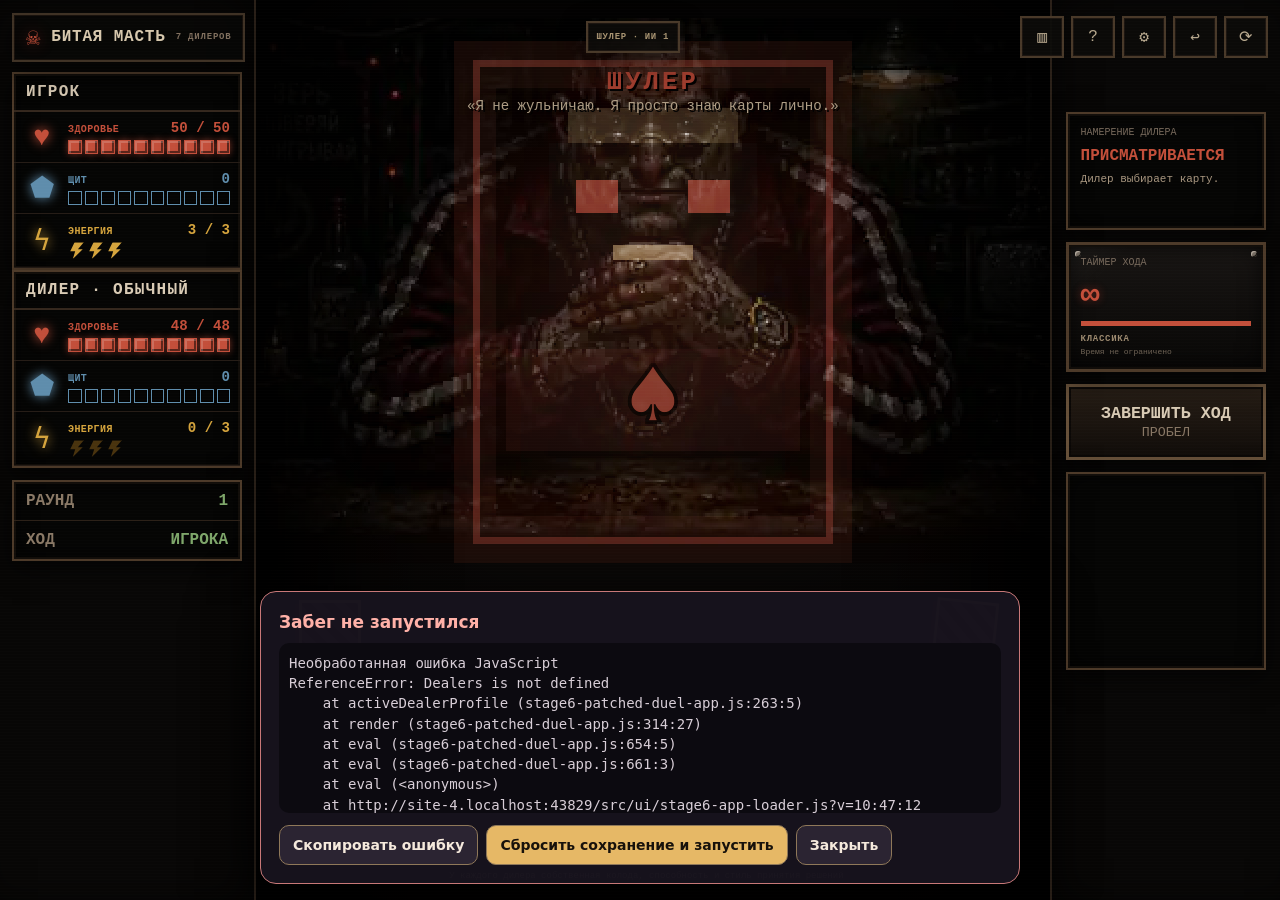
==== commit d030de21: "Connect seven dealers to the duel screen" ====
--- a/index.html
+++ b/index.html
@@ -4,20 +4,20 @@
   <meta charset="UTF-8">
   <meta name="viewport" content="width=device-width,initial-scale=1,viewport-fit=cover">
   <meta name="theme-color" content="#0b0808">
-  <meta name="description" content="Битая масть — мрачная карточная дуэль с коллекцией из 30 мемных карт.">
+  <meta name="description" content="Битая масть — мрачная карточная дуэль с семью дилерами и коллекцией из 30 мемных карт.">
   <title>Битая масть — дуэль</title>
   <link rel="manifest" href="manifest.webmanifest">
-  <link rel="stylesheet" href="styles/stage5.css?v=9">
+  <link rel="stylesheet" href="styles/stage6.css?v=10">
 </head>
 <body>
   <div id="app" class="game-shell" aria-live="polite">
     <header class="topbar">
-      <a class="brand" href="./" aria-label="Битая масть"><span class="brand-mark">☠</span><span>БИТАЯ МАСТЬ</span><small>30 карт</small></a>
-      <span id="catalogBadge" class="catalog-badge">30 КАРТ</span>
+      <a class="brand" href="./" aria-label="Битая масть"><span class="brand-mark">☠</span><span>БИТАЯ МАСТЬ</span><small>7 дилеров</small></a>
+      <span id="catalogBadge" class="catalog-badge">7 ДИЛЕРОВ</span>
       <nav class="top-actions" aria-label="Меню">
         <button id="deckButton" class="icon-button" type="button" title="Моя колода">▥</button>
         <button id="helpButton" class="icon-button" type="button" title="Правила">?</button>
-        <button id="settingsButton" class="icon-button" type="button" title="Режим времени">⚙</button>
+        <button id="settingsButton" class="icon-button" type="button" title="Режим времени и дилер">⚙</button>
         <a class="icon-button" href="legacy.html" title="Старый прототип">↩</a>
         <button id="restartButton" class="icon-button" type="button" title="Новая сдача">⟳</button>
       </nav>
@@ -32,7 +32,7 @@
 
       <section class="scene" id="scene" aria-label="Игровой стол">
         <div class="scene-vignette"></div>
-        <div class="dealer-nameplate"><strong>ШУЛЕР</strong><span id="dealerQuote">«В каждой игре я знаю, где у тебя слабое место»</span></div>
+        <div class="dealer-nameplate"><strong>ДИЛЕР</strong><span id="dealerQuote">«Садись. Карты уже ждут.»</span></div>
         <div class="dealer-hand" id="dealerHand" aria-label="Карты дилера"></div>
         <div class="impact-layer" id="impactLayer" aria-hidden="true"></div>
         <div class="floating-message" id="floatingMessage" role="status"></div>
@@ -47,12 +47,12 @@
       </aside>
     </main>
 
-    <section class="hand-dock" aria-label="Рука игрока"><div class="hand" id="hand"></div><p class="hand-hint">Открой «Мою колоду», чтобы посмотреть все карты, улучшения и полный лор</p></section>
+    <section class="hand-dock" aria-label="Рука игрока"><div class="hand" id="hand"></div><p class="hand-hint">У каждого дилера собственная колода, способность и стиль принятия решений</p></section>
   </div>
 
   <div id="setupOverlay" class="setup-overlay" hidden>
     <section id="setupPanel" class="setup-panel" tabindex="-1" aria-labelledby="setupTitle">
-      <header class="setup-heading"><span class="skull">☠</span><div><h1 id="setupTitle">ПРАВИЛА СДАЧИ</h1><p>Выбери, сколько времени тебе даст Шулер и чем заплатишь за промедление.</p></div></header>
+      <header class="setup-heading"><span class="skull">☠</span><div><h1 id="setupTitle">ПРАВИЛА СДАЧИ</h1><p>Выбери противника, время хода и цену промедления.</p></div></header>
       <fieldset class="setup-fieldset"><legend>РЕЖИМ ВРЕМЕНИ</legend><div class="preset-grid"><label class="option-card"><input type="radio" name="timerMode" value="classic"><span class="option-face"><strong>КЛАССИКА</strong><small>Без таймера. Можно думать сколько угодно.</small></span></label><label class="option-card"><input type="radio" name="timerMode" value="relaxed"><span class="option-face"><strong>БЫСТРЫЙ</strong><small>60 секунд на каждый ход игрока.</small></span></label><label class="option-card"><input type="radio" name="timerMode" value="hardcore"><span class="option-face"><strong>ХАРДКОР</strong><small>30 секунд. Ошибка дорого обходится.</small></span></label><label class="option-card"><input type="radio" name="timerMode" value="custom"><span class="option-face"><strong>СВОЙ РЕЖИМ</strong><small>Установи от 10 до 180 секунд.</small></span></label></div><div id="customTimerRow" class="custom-timer-row" hidden><input id="customSeconds" type="range" min="10" max="180" step="5" value="45" aria-label="Секунд на ход"><input id="customSecondsNumber" type="number" min="10" max="180" step="5" value="45" aria-label="Секунд на ход числом"></div></fieldset>
       <fieldset id="penaltyFieldset" class="setup-fieldset"><legend>ЕСЛИ ВРЕМЯ ВЫШЛО</legend><div class="penalty-grid"><label class="option-card"><input type="radio" name="timerPenalty" value="end_turn"><span class="option-face"><strong>КОНЕЦ ХОДА</strong><small>Ход сразу переходит дилеру.</small></span></label><label class="option-card"><input type="radio" name="timerPenalty" value="discard_random"><span class="option-face"><strong>СБРОС КАРТЫ</strong><small>Случайная карта покидает руку.</small></span></label><label class="option-card"><input type="radio" name="timerPenalty" value="damage"><span class="option-face"><strong>3 УРОНА</strong><small>Щит принимает удар первым.</small></span></label><label class="option-card"><input type="radio" name="timerPenalty" value="dealer_energy"><span class="option-face"><strong>БОНУС ДИЛЕРУ</strong><small>Дилер получает +1 энергию.</small></span></label></div></fieldset>
       <p id="setupSummary" class="setup-summary">Классика · без таймера</p>
@@ -67,35 +67,25 @@
         <div class="content-mode-wrap"><div id="contentModeToggle" class="content-mode-toggle" role="group" aria-label="Режим текста"><button type="button" data-content-mode="adult">ВЗРОСЛЫЙ</button><button type="button" data-content-mode="safe">БЕЗОПАСНЫЙ</button></div><small id="contentModeNote"></small></div>
         <button id="deckClose" class="deck-close" type="button" aria-label="Закрыть колоду">×</button>
       </header>
-
       <div class="deck-screen-body">
         <aside class="deck-sidebar" aria-label="Фильтры колоды">
           <section><h3>НАБОР КАРТ</h3><div id="deckViewTabs" class="filter-buttons view-tabs"><button type="button" data-deck-view="current">ТЕКУЩАЯ СДАЧА</button><button type="button" data-deck-view="starter">СТАРТОВАЯ</button><button type="button" data-deck-view="collection">ВСЕ 30 КАРТ</button></div></section>
-          <div class="deck-sidebar-controls">
-            <section><h3>ПОИСК</h3><input id="deckSearch" class="deck-search" type="search" placeholder="Название, эффект, лор или тег" autocomplete="off"></section>
-            <section><h3>СОРТИРОВКА</h3><select id="deckSort" class="deck-select"><option value="name">По названию</option><option value="cost">По стоимости</option><option value="rarity">По редкости</option><option value="type">По типу</option></select></section>
-          </div>
+          <div class="deck-sidebar-controls"><section><h3>ПОИСК</h3><input id="deckSearch" class="deck-search" type="search" placeholder="Название, эффект, лор или тег" autocomplete="off"></section><section><h3>СОРТИРОВКА</h3><select id="deckSort" class="deck-select"><option value="name">По названию</option><option value="cost">По стоимости</option><option value="rarity">По редкости</option><option value="type">По типу</option></select></section></div>
           <section><h3>ТИП</h3><div id="deckTypeFilters" class="filter-buttons"><button type="button" data-filter-type="all">ВСЕ</button><button type="button" data-filter-type="attack">АТАКА</button><button type="button" data-filter-type="defense">ЗАЩИТА</button><button type="button" data-filter-type="skill">ПРИЁМ</button><button type="button" data-filter-type="power">СИЛА</button><button type="button" data-filter-type="curse">ПРОКЛЯТИЕ</button></div></section>
           <section><h3>РЕДКОСТЬ</h3><div id="deckRarityFilters" class="filter-buttons"><button type="button" data-filter-rarity="all">ВСЕ</button><button type="button" data-filter-rarity="common">ОБЫЧНАЯ</button><button type="button" data-filter-rarity="uncommon">НЕОБЫЧНАЯ</button><button type="button" data-filter-rarity="rare">РЕДКАЯ</button><button type="button" data-filter-rarity="epic">ЭПИЧЕСКАЯ</button><button type="button" data-filter-rarity="legendary">ЛЕГЕНДАРНАЯ</button><button type="button" data-filter-rarity="curse">ПРОКЛЯТИЕ</button></div></section>
           <section><label class="upgrade-switch"><input id="deckUpgradeAll" type="checkbox"><span>ПОКАЗЫВАТЬ УЛУЧШЕННЫЕ ВЕРСИИ</span></label></section>
           <p id="deckViewCount" class="deck-view-count">Текущая: 10</p>
         </aside>
-
-        <main class="deck-browser">
-          <header class="deck-browser-toolbar"><span>РЕЗУЛЬТАТ ФИЛЬТРА</span><strong id="deckResultCount">0 КАРТ</strong></header>
-          <div class="deck-grid-wrap"><div id="deckGrid" class="deck-grid"></div><p id="deckEmpty" class="deck-empty" hidden>Ничего не найдено. Сбрось фильтры или попробуй другое слово.</p></div>
-        </main>
-
+        <main class="deck-browser"><header class="deck-browser-toolbar"><span>РЕЗУЛЬТАТ ФИЛЬТРА</span><strong id="deckResultCount">0 КАРТ</strong></header><div class="deck-grid-wrap"><div id="deckGrid" class="deck-grid"></div><p id="deckEmpty" class="deck-empty" hidden>Ничего не найдено. Сбрось фильтры или попробуй другое слово.</p></div></main>
         <aside id="deckDetail" class="deck-detail" aria-label="Подробности карты"><button id="deckDetailClose" class="deck-detail-close" type="button">← К КАРТАМ</button><p class="deck-detail-empty">Выбери карту.</p></aside>
       </div>
-
       <footer class="deck-screen-footer"><span>ПК: наведи курсор для подробностей</span><span>Телефон: нажми на карту, чтобы открыть её полностью</span><span>Фильтр текста не меняет механику</span></footer>
     </section>
   </div>
 
-  <dialog id="helpDialog" class="game-dialog"><button class="dialog-close" type="button" data-close-dialog>×</button><h2>КАК ИГРАТЬ</h2><p>Разыгрывай карты, пока хватает энергии. Новая сдача собирает стартовую колоду из 10 разных карт общего каталога из 30.</p><p><b>Щит</b> принимает урон первым и исчезает в начале твоего следующего хода. Карты могут лечить, красть, ломать, блокировать, сжигать, очищать эффекты и возвращаться из сброса.</p><p>Кнопка <b>▥</b> открывает «Мою колоду»: там доступны поиск, фильтры, улучшения, полный лор и безопасный режим текста.</p><p>Режим времени и наказание выбираются перед новой сдачей. На скрытой вкладке и в меню колоды таймер ставится на паузу.</p><p>Клавиши <b>1–9</b> разыгрывают карты, <b>Пробел</b> завершает ход.</p></dialog>
+  <dialog id="helpDialog" class="game-dialog"><button class="dialog-close" type="button" data-close-dialog>×</button><h2>КАК ИГРАТЬ</h2><p>Перед новой сдачей выбери одного из семи дилеров. У каждого собственные здоровье, энергия, колода, способность и стиль ИИ.</p><p>Разыгрывай карты, пока хватает энергии. <b>Щит</b> принимает урон первым и исчезает в начале следующего хода владельца.</p><p>Кнопка <b>▥</b> открывает «Мою колоду»: там доступны поиск, фильтры, улучшения, полный лор и безопасный режим текста.</p><p>Режим времени и наказание выбираются перед новой сдачей. На скрытой вкладке и в меню колоды таймер ставится на паузу.</p><p>Клавиши <b>1–9</b> разыгрывают карты, <b>Пробел</b> завершает ход.</p></dialog>
 
-  <div class="result-overlay" id="resultOverlay" hidden><div class="result-card"><span id="resultEyebrow">БОЙ ОКОНЧЕН</span><h2 id="resultTitle">ПОБЕДА</h2><p id="resultText"></p><button id="resultRestart" type="button">СДАТЬ ЗАНОВО В ЭТОМ РЕЖИМЕ</button><button id="resultSettings" class="secondary-result" type="button">ИЗМЕНИТЬ РЕЖИМ</button><a href="legacy.html">Вернуться в старый забег</a></div></div>
+  <div class="result-overlay" id="resultOverlay" hidden><div class="result-card"><span id="resultEyebrow">БОЙ ОКОНЧЕН</span><h2 id="resultTitle">ПОБЕДА</h2><p id="resultText"></p><button id="resultRestart" type="button">СДАТЬ ЗАНОВО В ЭТОМ РЕЖИМЕ</button><button id="resultSettings" class="secondary-result" type="button">СМЕНИТЬ ДИЛЕРА И РЕЖИМ</button><a href="legacy.html">Вернуться в старый забег</a></div></div>
 
   <script src="compatibility-runtime.js?v=4"></script>
   <script src="src/core/timer-settings.js?v=7"></script>
@@ -105,13 +95,17 @@
   <script src="src/data/card-catalog.js?v=9"></script>
   <script src="src/core/content-settings.js?v=9"></script>
   <script src="src/core/deck-view-model.js?v=9"></script>
+  <script src="src/data/dealer-catalog.js?v=10"></script>
   <script src="src/data/stage4-assets.js?v=8"></script>
   <script src="src/data/stage2-cards.js?v=9"></script>
   <script src="src/core/stage4-battle-engine.js?v=8"></script>
   <script src="src/core/stage4-runtime.js?v=8"></script>
-  <script src="src/ui/stage3-app.js?v=8"></script>
+  <script src="src/core/stage6-battle-runtime.js?v=10"></script>
+  <script src="src/core/dealer-ai.js?v=10"></script>
+  <script src="src/ui/stage6-app-loader.js?v=10"></script>
   <script src="src/ui/stage4-runtime.js?v=8"></script>
   <script src="src/ui/stage5-deck.js?v=9"></script>
+  <script src="src/ui/stage6-dealers.js?v=10"></script>
   <script src="src/ui/stage3-initial-save-guard.js?v=8"></script>
 </body>
 </html>
--- a/styles/stage6.css
+++ b/styles/stage6.css
@@ -0,0 +1,137 @@
+@import url("./stage5.css?v=9");
+
+:root {
+  --dealer-primary: #21110d;
+  --dealer-accent: #9e3d2e;
+  --dealer-detail: #c6a46a;
+}
+
+.scene {
+  background-size: 122% auto;
+  background-position: center 5%;
+}
+
+.scene::after {
+  content: "";
+  position: absolute;
+  inset: 0;
+  z-index: 2;
+  pointer-events: none;
+  background:
+    radial-gradient(circle at 50% 34%, color-mix(in srgb, var(--dealer-accent) 13%, transparent), transparent 30%),
+    linear-gradient(90deg, rgba(0,0,0,.58), transparent 22% 78%, rgba(0,0,0,.64));
+  mix-blend-mode: screen;
+}
+
+.dealer-portrait {
+  position: absolute;
+  z-index: 3;
+  left: 50%;
+  top: 4.5%;
+  width: min(34vw, 430px);
+  height: min(58vh, 570px);
+  transform: translateX(-50%);
+  background-position: center top;
+  background-repeat: no-repeat;
+  background-size: contain;
+  image-rendering: pixelated;
+  opacity: .88;
+  filter: drop-shadow(0 30px 28px #000) saturate(.82) contrast(1.08);
+  mix-blend-mode: screen;
+  pointer-events: none;
+}
+
+.dealer-nameplate { z-index: 8; top: 68px; }
+.dealer-nameplate strong { color: var(--dealer-accent); text-shadow: 2px 2px #000, 0 0 18px color-mix(in srgb, var(--dealer-accent) 65%, transparent); }
+.dealer-hand { z-index: 9; top: 45%; }
+.table-zones { z-index: 10; }
+
+.dealer-ability-plate {
+  position: absolute;
+  z-index: 11;
+  left: 50%;
+  bottom: 162px;
+  width: min(420px, 62%);
+  transform: translateX(-50%);
+  padding: 8px 12px;
+  text-align: center;
+  border: 2px solid color-mix(in srgb, var(--dealer-accent) 58%, #3b2e22);
+  background: rgba(7, 6, 5, .88);
+  box-shadow: inset 0 0 0 1px #160f0c, 0 13px 28px #000b;
+}
+.dealer-ability-plate > span { display: block; color: #75695b; font-size: 8px; letter-spacing: .1em; }
+.dealer-ability-plate strong { display: block; margin: 2px 0; color: var(--dealer-detail); font-size: 12px; text-transform: uppercase; }
+.dealer-ability-plate p { margin: 0; color: #9d8f7b; font-size: 8px; line-height: 1.35; }
+.dealer-ability-plate[data-tier="elite"] { border-style: double; border-width: 4px; }
+.dealer-ability-plate[data-tier="boss"] { animation: boss-plate 1.8s steps(2,end) infinite; }
+.dealer-ability-plate.triggered { animation: ability-trigger .65s steps(3,end); }
+
+.dealer-fieldset { border-color: #5e4935; }
+.dealer-tier-legend { display: flex; flex-wrap: wrap; gap: 7px; margin: 0 0 9px; color: #7f705f; font-size: 8px; text-transform: uppercase; }
+.dealer-tier-legend span { padding: 3px 6px; border: 1px solid #413225; background: #0d0a08; }
+.dealer-select-grid { display: grid; grid-template-columns: repeat(4, minmax(138px, 1fr)); gap: 8px; }
+.dealer-option { display: block; min-width: 0; cursor: pointer; }
+.dealer-option input { position: absolute; opacity: 0; pointer-events: none; }
+.dealer-option-face {
+  min-height: 130px;
+  display: grid;
+  grid-template-columns: 58px 1fr;
+  gap: 8px;
+  padding: 8px;
+  border: 2px solid #3e3024;
+  background: linear-gradient(145deg, #15110e, #090706);
+  box-shadow: inset 0 0 0 1px #070504;
+  transition: transform .16s ease, border-color .16s ease, box-shadow .16s ease;
+}
+.dealer-option:hover .dealer-option-face { transform: translateY(-2px); border-color: var(--dealer-accent); }
+.dealer-option input:checked + .dealer-option-face { border-color: var(--dealer-accent); box-shadow: inset 0 0 0 2px #070504, 0 0 20px color-mix(in srgb, var(--dealer-accent) 34%, transparent); }
+.dealer-option[data-tier="elite"] .dealer-option-face { border-style: double; border-width: 4px; }
+.dealer-option[data-tier="boss"] { grid-column: span 2; }
+.dealer-option[data-tier="boss"] .dealer-option-face { background: linear-gradient(145deg, #1b0b08, #070504); }
+.dealer-option-portrait { display: block; width: 58px; height: 88px; align-self: center; background: #060505 center top / cover no-repeat; image-rendering: pixelated; filter: drop-shadow(0 8px 8px #000); }
+.dealer-option-copy { min-width: 0; display: flex; flex-direction: column; justify-content: center; }
+.dealer-option-copy small { color: #736657; font-size: 7px; }
+.dealer-option-copy strong { margin: 3px 0; color: var(--dealer-accent); font-size: 13px; text-transform: uppercase; }
+.dealer-option-copy b { color: var(--dealer-detail); font-size: 9px; }
+.dealer-option-copy em { margin-top: 5px; color: #978874; font-size: 7px; font-style: normal; line-height: 1.3; }
+.dealer-setup-preview { margin: 9px 0 0; padding: 8px 10px; border-left: 3px solid var(--dealer-accent); background: #0b0907; color: #93836f; font-size: 9px; line-height: 1.5; }
+.dealer-setup-preview b { color: var(--dealer-detail); }
+
+html[data-dealer-tier="boss"] .scene-vignette { box-shadow: inset 0 0 190px 50px #000, inset 0 0 70px color-mix(in srgb, var(--dealer-accent) 20%, transparent); }
+html[data-dealer="sysadmin"] .scene { filter: hue-rotate(65deg) saturate(.72); }
+html[data-dealer="projectionist"] .scene { filter: hue-rotate(295deg) saturate(.72); }
+html[data-dealer="archivist"] .scene { filter: sepia(.24) saturate(.7); }
+html[data-dealer="mascot"] .scene { filter: hue-rotate(320deg) saturate(1.12) contrast(1.06); }
+html[data-dealer="house_master"] .scene { filter: contrast(1.15) saturate(.9) brightness(.82); }
+
+.dealer-arrival .dealer-portrait { animation: dealer-arrival .7s steps(6,end); }
+
+@keyframes dealer-arrival {
+  0% { opacity: 0; transform: translateX(-50%) scale(.88); filter: blur(8px) brightness(2); }
+  100% { opacity: .88; transform: translateX(-50%) scale(1); }
+}
+@keyframes ability-trigger {
+  35% { transform: translateX(-50%) scale(1.06); border-color: var(--dealer-detail); box-shadow: 0 0 34px var(--dealer-accent); }
+}
+@keyframes boss-plate {
+  50% { box-shadow: inset 0 0 0 1px #160f0c, 0 0 26px color-mix(in srgb, var(--dealer-accent) 38%, transparent); }
+}
+
+@media (max-width: 1100px) {
+  .dealer-select-grid { grid-template-columns: repeat(3, minmax(132px, 1fr)); }
+  .dealer-option[data-tier="boss"] { grid-column: span 1; }
+  .dealer-portrait { width: min(42vw, 390px); }
+}
+
+@media (max-width: 760px) {
+  .scene { background-size: auto 78vh; }
+  .dealer-portrait { top: 21%; width: 240px; height: 310px; opacity: .76; }
+  .dealer-nameplate { top: 180px; }
+  .dealer-ability-plate { bottom: 270px; width: min(300px, 76%); padding: 5px 7px; }
+  .dealer-ability-plate p { display: none; }
+  .dealer-select-grid { grid-template-columns: 1fr; max-height: 36vh; overflow-y: auto; padding-right: 3px; }
+  .dealer-option[data-tier="boss"] { grid-column: auto; }
+  .dealer-option-face { min-height: 92px; grid-template-columns: 48px 1fr; }
+  .dealer-option-portrait { width: 48px; height: 70px; }
+  .dealer-option-copy em { font-size: 6px; }
+}
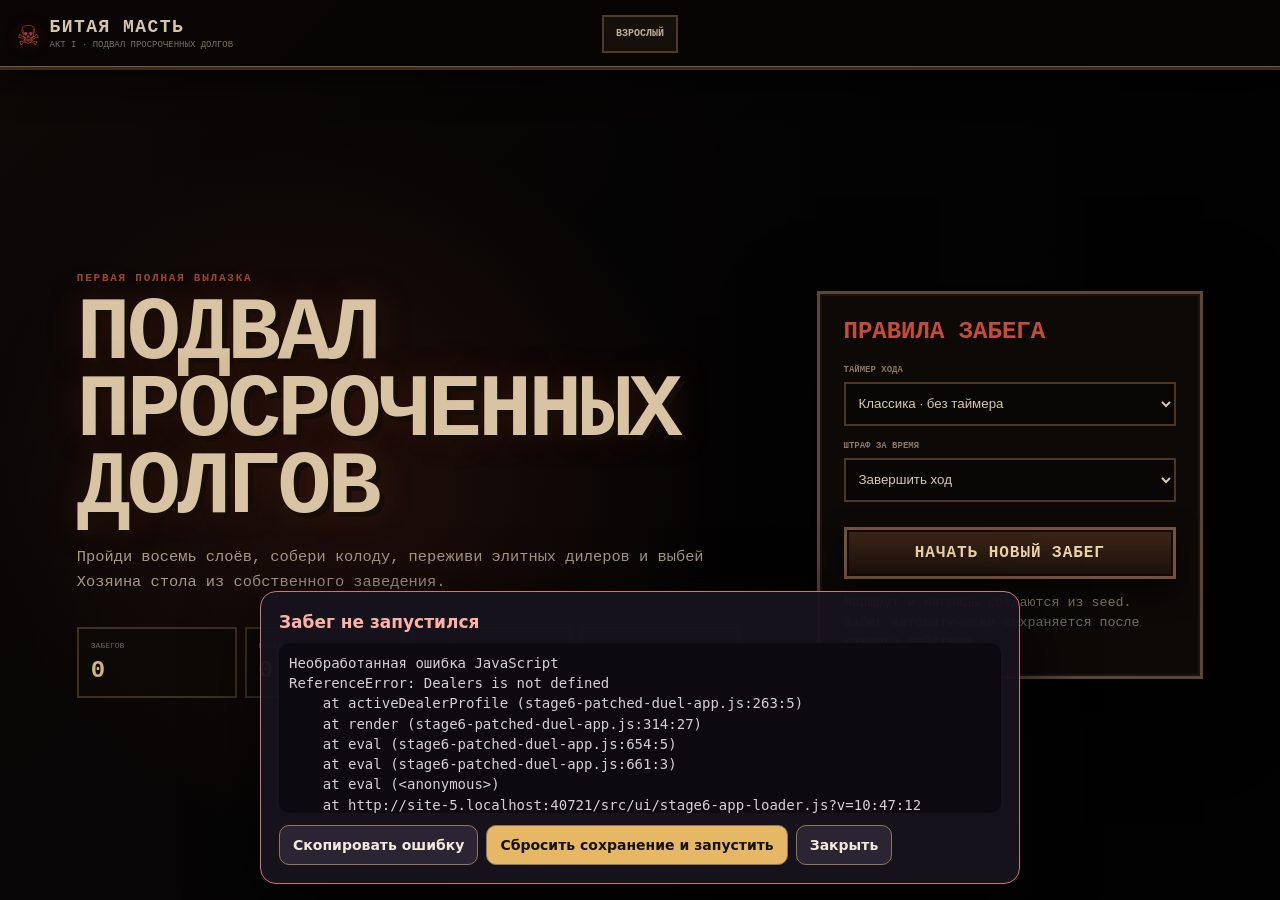
==== commit 4d5ec72c: "Make the first act the main game flow" ====
--- a/index.html
+++ b/index.html
@@ -4,17 +4,18 @@
   <meta charset="UTF-8">
   <meta name="viewport" content="width=device-width,initial-scale=1,viewport-fit=cover">
   <meta name="theme-color" content="#0b0808">
-  <meta name="description" content="Битая масть — мрачная карточная дуэль с семью дилерами и коллекцией из 30 мемных карт.">
-  <title>Битая масть — дуэль</title>
+  <meta name="description" content="Битая масть — мрачный карточный roguelike с маршрутом, событиями, торговцами и семью дилерами.">
+  <title>Битая масть — первый акт</title>
   <link rel="manifest" href="manifest.webmanifest">
-  <link rel="stylesheet" href="styles/stage6.css?v=10">
+  <link rel="stylesheet" href="styles/stage7.css?v=11">
 </head>
 <body>
   <div id="app" class="game-shell" aria-live="polite">
     <header class="topbar">
-      <a class="brand" href="./" aria-label="Битая масть"><span class="brand-mark">☠</span><span>БИТАЯ МАСТЬ</span><small>7 дилеров</small></a>
-      <span id="catalogBadge" class="catalog-badge">7 ДИЛЕРОВ</span>
+      <a class="brand" href="./" aria-label="Битая масть"><span class="brand-mark">☠</span><span>БИТАЯ МАСТЬ</span><small>акт I</small></a>
+      <span id="catalogBadge" class="catalog-badge">АКТ I</span>
       <nav class="top-actions" aria-label="Меню">
+        <button id="runButton" class="icon-button" type="button" title="Маршрут акта">⌁</button>
         <button id="deckButton" class="icon-button" type="button" title="Моя колода">▥</button>
         <button id="helpButton" class="icon-button" type="button" title="Правила">?</button>
         <button id="settingsButton" class="icon-button" type="button" title="Режим времени и дилер">⚙</button>
@@ -47,7 +48,7 @@
       </aside>
     </main>
 
-    <section class="hand-dock" aria-label="Рука игрока"><div class="hand" id="hand"></div><p class="hand-hint">У каждого дилера собственная колода, способность и стиль принятия решений</p></section>
+    <section class="hand-dock" aria-label="Рука игрока"><div class="hand" id="hand"></div><p class="hand-hint">Здоровье, колода и артефакты сохраняются между узлами первого акта</p></section>
   </div>
 
   <div id="setupOverlay" class="setup-overlay" hidden>
@@ -83,7 +84,9 @@
     </section>
   </div>
 
-  <dialog id="helpDialog" class="game-dialog"><button class="dialog-close" type="button" data-close-dialog>×</button><h2>КАК ИГРАТЬ</h2><p>Перед новой сдачей выбери одного из семи дилеров. У каждого собственные здоровье, энергия, колода, способность и стиль ИИ.</p><p>Разыгрывай карты, пока хватает энергии. <b>Щит</b> принимает урон первым и исчезает в начале следующего хода владельца.</p><p>Кнопка <b>▥</b> открывает «Мою колоду»: там доступны поиск, фильтры, улучшения, полный лор и безопасный режим текста.</p><p>Режим времени и наказание выбираются перед новой сдачей. На скрытой вкладке и в меню колоды таймер ставится на паузу.</p><p>Клавиши <b>1–9</b> разыгрывают карты, <b>Пробел</b> завершает ход.</p></dialog>
+  <div id="actOverlay" class="act-overlay" hidden></div>
+
+  <dialog id="helpDialog" class="game-dialog"><button class="dialog-close" type="button" data-close-dialog>×</button><h2>КАК ИГРАТЬ</h2><p>Первый акт состоит из восьми слоёв. Выбирай узлы маршрута, побеждай обычных и элитных дилеров, посещай события, торговцев, комнаты отдыха и тайники.</p><p>Здоровье, деньги, карты, улучшения и артефакты сохраняются между узлами. Поражение завершает забег.</p><p>После победы выбери карту. В комнате отдыха можно лечиться или улучшать карту, а торговец продаёт карты, лечение, артефакты и удаление карты.</p><p>Финальный противник — Хозяин стола. Победа над ним завершает первый акт.</p><p>Клавиши <b>1–9</b> разыгрывают карты, <b>Пробел</b> завершает ход.</p></dialog>
 
   <div class="result-overlay" id="resultOverlay" hidden><div class="result-card"><span id="resultEyebrow">БОЙ ОКОНЧЕН</span><h2 id="resultTitle">ПОБЕДА</h2><p id="resultText"></p><button id="resultRestart" type="button">СДАТЬ ЗАНОВО В ЭТОМ РЕЖИМЕ</button><button id="resultSettings" class="secondary-result" type="button">СМЕНИТЬ ДИЛЕРА И РЕЖИМ</button><a href="legacy.html">Вернуться в старый забег</a></div></div>
 
@@ -96,16 +99,21 @@
   <script src="src/core/content-settings.js?v=9"></script>
   <script src="src/core/deck-view-model.js?v=9"></script>
   <script src="src/data/dealer-catalog.js?v=10"></script>
+  <script src="src/data/act1-content.js?v=11"></script>
+  <script src="src/core/run-profile.js?v=11"></script>
+  <script src="src/core/act-run-engine.js?v=11"></script>
   <script src="src/data/stage4-assets.js?v=8"></script>
   <script src="src/data/stage2-cards.js?v=9"></script>
   <script src="src/core/stage4-battle-engine.js?v=8"></script>
   <script src="src/core/stage4-runtime.js?v=8"></script>
   <script src="src/core/stage6-battle-runtime.js?v=10"></script>
+  <script src="src/core/stage7-battle-runtime.js?v=11"></script>
   <script src="src/core/dealer-ai.js?v=10"></script>
   <script src="src/ui/stage6-app-loader.js?v=10"></script>
   <script src="src/ui/stage4-runtime.js?v=8"></script>
   <script src="src/ui/stage5-deck.js?v=9"></script>
   <script src="src/ui/stage6-dealers.js?v=10"></script>
   <script src="src/ui/stage3-initial-save-guard.js?v=8"></script>
+  <script src="src/ui/stage7-act.js?v=11"></script>
 </body>
-</html>
+</html>
--- a/styles/stage7.css
+++ b/styles/stage7.css
@@ -0,0 +1,55 @@
+@import url("stage6.css?v=10");
+
+:root { --act-bg:#090706; --act-panel:rgba(12,9,8,.96); --act-line:#4b3929; --act-bright:#c49b5a; --act-red:#b94131; --act-green:#6c9a68; --act-blue:#567f9a; }
+body.act-open { overflow:hidden; }
+.act-overlay { position:fixed; inset:0; z-index:180; overflow:hidden; background:#070505; color:#d5c5aa; }
+.act-overlay[hidden] { display:none; }
+.act-overlay::before { content:""; position:absolute; inset:0; pointer-events:none; opacity:.55; background:radial-gradient(circle at 50% 18%,rgba(117,70,31,.19),transparent 36%),linear-gradient(90deg,#0009,transparent 20% 80%,#0009),repeating-linear-gradient(0deg,transparent 0 3px,rgba(255,255,255,.018) 4px); }
+.act-shell { position:relative; z-index:1; min-height:100dvh; display:grid; grid-template-rows:auto minmax(0,1fr); background:linear-gradient(135deg,rgba(37,22,13,.25),transparent 40%),#080606; }
+.act-topbar { min-height:70px; display:grid; grid-template-columns:minmax(250px,1fr) auto minmax(250px,1fr); align-items:center; gap:18px; padding:10px 18px; border-bottom:3px solid #3b2a1e; background:rgba(8,6,5,.96); box-shadow:0 10px 35px #000a,inset 0 -1px #74543a; }
+.act-brand { display:flex; align-items:center; gap:11px; }
+.act-brand>span { color:var(--act-red); font-size:34px; text-shadow:0 0 18px #a92d2466; }
+.act-brand strong { display:block; letter-spacing:.08em; font-size:18px; }
+.act-brand small { display:block; margin-top:3px; color:#806f5e; font-size:9px; }
+.act-run-stats { display:flex; align-items:center; justify-content:center; gap:12px; padding:7px 12px; border:2px solid #3e2f23; background:#0d0a08; box-shadow:inset 0 0 0 1px #1d1510; }
+.act-run-stats>b { white-space:nowrap; color:#bcae97; font-size:12px; }.act-run-stats .hp { color:#c85643; }.act-run-stats .gold { color:#d5a13a; }
+.act-mini-artifacts { display:flex; align-items:center; gap:4px; min-width:70px; min-height:26px; padding-left:8px; border-left:1px solid #49382a; }
+.act-mini-artifacts span { display:grid; place-items:center; width:25px; height:25px; border:1px solid #66503b; background:#1c1510; color:#d2b36e; }.act-mini-artifacts i { color:#675b4e; font-size:9px; }
+.act-top-actions { justify-self:end; display:flex; gap:7px; }
+.act-top-actions button,.act-secondary { min-height:38px; padding:8px 12px; border:2px solid #4e3a29; background:#15100c; color:#bdae96; cursor:pointer; font-weight:800; font-size:10px; }
+.act-top-actions button:hover,.act-secondary:hover { border-color:#98714a; color:#e1c692; }.act-top-actions .danger { color:#bd6a5e; border-color:#623128; }
+.act-main { min-height:0; overflow:auto; position:relative; }
+.eyebrow { display:block; color:#a04434; font-weight:900; font-size:11px; letter-spacing:.16em; }
+.primary { min-height:52px; padding:12px 18px; border:3px solid #785238; background:linear-gradient(#3d2517,#1b100b); color:#ecd4aa; box-shadow:inset 0 0 0 2px #100a07,0 12px 28px #0009; cursor:pointer; font-weight:900; letter-spacing:.06em; }
+.primary:hover { transform:translateY(-2px); border-color:#c18a4e; color:#ffe2a9; }
+.act-empty { color:#786d60; font-size:11px; line-height:1.5; }
+.act-toast { position:fixed; z-index:400; left:50%; bottom:28px; transform:translate(-50%,30px); opacity:0; pointer-events:none; padding:12px 18px; border:2px solid #8a4d39; background:#160d0a; color:#edc6a2; box-shadow:0 14px 40px #000c; transition:.2s ease; }
+.act-toast.show { opacity:1; transform:translate(-50%,0); }
+
+.act-landing { min-height:calc(100dvh - 70px); display:grid; grid-template-columns:minmax(0,1.2fr) minmax(340px,.7fr); align-items:center; gap:clamp(30px,6vw,100px); padding:clamp(32px,6vw,90px); background:radial-gradient(circle at 27% 50%,rgba(133,55,34,.2),transparent 35%),linear-gradient(90deg,rgba(0,0,0,.1),rgba(0,0,0,.7)); }
+.act-landing-copy { max-width:850px; }.act-landing h1 { margin:12px 0 18px; color:#d8c4a3; font-size:clamp(48px,7vw,112px); line-height:.86; letter-spacing:-.04em; text-shadow:5px 5px #160c08,0 0 35px #8a362044; }
+.act-landing-copy>p { max-width:720px; color:#a99982; font-size:clamp(13px,1.2vw,18px); line-height:1.65; }
+.act-profile-strip { display:grid; grid-template-columns:repeat(4,1fr); gap:8px; margin-top:32px; }.act-profile-strip>div { padding:12px; border:2px solid #3f3024; background:#0c0907cc; }.act-profile-strip small { display:block; color:#716456; font-size:8px; }.act-profile-strip b { display:block; margin-top:7px; color:#d3b776; font-size:24px; }
+.act-start-panel { padding:24px; border:3px solid #5e4531; background:#0d0a08ed; box-shadow:inset 0 0 0 2px #1b130e,0 25px 80px #000b; }.act-start-panel h2 { margin:0 0 20px; color:#c34d38; }.act-start-panel label { display:grid; gap:7px; margin-bottom:15px; color:#887765; font-size:9px; font-weight:900; }.act-start-panel select,.act-start-panel input { width:100%; min-height:44px; padding:9px; border:2px solid #493628; background:#080605; color:#d7c8af; }.act-start-panel .primary { width:100%; margin-top:10px; }.act-start-panel>small { display:block; margin-top:14px; color:#776b5e; line-height:1.5; }
+.act-inline-control { display:flex; align-items:center; gap:8px; margin:-7px 0 15px; }.act-inline-control[hidden] { display:none; }.act-inline-control span { color:#857361; font-size:10px; }
+
+.act-map-screen { min-height:calc(100dvh - 70px); display:grid; grid-template-rows:auto minmax(0,1fr); padding:24px 26px 28px; }.act-map-heading { display:flex; align-items:end; justify-content:space-between; gap:20px; padding:0 3px 18px; }.act-map-heading h1 { margin:5px 0; font-size:clamp(28px,3.6vw,54px); color:#d8c4a4; }.act-map-heading p { margin:0; color:#8c7e6c; font-size:11px; }.act-seed { padding:9px 12px; border:1px solid #493729; background:#0e0a08; color:#786b5d; font-size:9px; }.act-seed b { color:#bd9f6b; }
+.act-map-layout { min-height:0; display:grid; grid-template-columns:minmax(0,1fr) 290px; gap:15px; }.act-map-scroll { position:relative; min-height:0; overflow:auto; border:3px solid #35281e; background:radial-gradient(circle at center,rgba(79,48,25,.16),transparent 45%),repeating-linear-gradient(90deg,transparent 0 89px,rgba(119,91,56,.035) 90px),#080706; box-shadow:inset 0 0 70px #000c; }
+#actRouteLines { position:absolute; z-index:0; inset:0; pointer-events:none; overflow:visible; }#actRouteLines path { fill:none; stroke-width:3; stroke:#2c251f; stroke-dasharray:7 7; }#actRouteLines path.travelled { stroke:#806343; stroke-dasharray:none; filter:drop-shadow(0 0 5px #a57a42); }#actRouteLines path.available { stroke:#7e4b32; animation:route-pulse 1.2s steps(2,end) infinite; }
+.act-map-grid { position:relative; z-index:1; min-width:1180px; min-height:620px; display:grid; grid-template-columns:repeat(8,minmax(120px,1fr)); gap:24px; padding:28px 35px; }.act-map-layer { display:grid; grid-template-rows:40px 1fr; min-width:120px; }.act-map-layer>header { display:flex; align-items:center; gap:7px; color:#6f6153; }.act-map-layer>header span { display:grid; place-items:center; width:25px; height:25px; border:1px solid #4a392b; background:#100c09; color:#b9955c; }.act-map-layer>header small { font-size:8px; }.act-map-layer>div { display:flex; flex-direction:column; justify-content:space-around; gap:24px; }
+.act-node { position:relative; width:100%; min-height:116px; display:grid; place-items:center; padding:10px; border:3px solid #362b22; background:#0d0a08e8; color:#71675c; box-shadow:inset 0 0 0 2px #070504,0 12px 24px #0008; text-align:center; cursor:default; }.act-node>span { display:grid; place-items:center; width:48px; height:48px; margin-bottom:3px; border:2px solid currentColor; background:#100c09; font-size:26px; }.act-node strong { color:inherit; font-size:10px; }.act-node small { max-width:110px; min-height:21px; margin-top:4px; color:#625a50; font-size:7px; line-height:1.35; }.act-node.available { border-color:var(--node-accent); color:#d7b06d; cursor:pointer; animation:node-pulse 1.5s steps(2,end) infinite; }.act-node.available:hover { transform:translateY(-5px) scale(1.04); background:#19100c; box-shadow:inset 0 0 0 2px #0b0705,0 18px 35px #000c,0 0 24px color-mix(in srgb,var(--node-accent) 55%,transparent); }.act-node.visited { border-color:#5b4a38; color:#817765; opacity:.65; }.act-node.visited::after { content:"ПРОЙДЕНО"; position:absolute; inset:auto 5px 5px; color:#678063; font-size:7px; }
+.act-map-sidebar { min-height:0; overflow:auto; border:2px solid #382a20; background:#0b0807e8; }.act-map-sidebar>section { padding:13px; border-bottom:2px solid #2b2018; }.act-map-sidebar h3 { margin:0 0 10px; color:#9b8060; font-size:10px; }.act-artifact-list { display:grid; gap:7px; }.act-artifact-list article { display:grid; grid-template-columns:38px 1fr; gap:8px; align-items:start; padding:7px; border:1px solid #3d3025; background:#100c09; }.act-artifact-list i { display:grid; place-items:center; width:36px; height:36px; border:1px solid #72593c; color:#d2ae67; font-style:normal; }.act-artifact-list b { font-size:9px; }.act-artifact-list p { margin:4px 0 0; color:#746a5d; font-size:7px; line-height:1.35; }.act-history { display:grid; gap:5px; margin:0; padding:0; list-style:none; }.act-history li { display:grid; gap:2px; padding-bottom:5px; border-bottom:1px dotted #33271e; }.act-history b { color:#88745c; font-size:7px; }.act-history span { color:#5f574e; font-size:6px; overflow:hidden; text-overflow:ellipsis; white-space:nowrap; }.act-route-help p { color:#786d61; font-size:8px; line-height:1.55; }
+
+.act-node-screen,.act-shop-screen,.act-end-screen { width:min(1180px,calc(100% - 30px)); min-height:calc(100dvh - 110px); margin:20px auto; padding:clamp(25px,4vw,60px); border:3px solid #493729; background:radial-gradient(circle at 50% 12%,rgba(118,67,33,.15),transparent 35%),#0c0907ed; box-shadow:inset 0 0 0 2px #17100c,0 30px 90px #000c; }.act-node-screen { display:flex; flex-direction:column; align-items:center; justify-content:center; text-align:center; }.act-node-symbol { width:88px; height:88px; display:grid; place-items:center; margin-bottom:20px; border:3px solid #744b35; background:#160d09; color:#d0a55f; font-size:52px; box-shadow:0 0 35px #9a4a2833; }.act-node-screen h1,.act-shop-screen h1,.act-end-screen h1 { margin:8px 0 15px; color:#d8c4a3; font-size:clamp(30px,5vw,68px); text-shadow:4px 4px #150d09; }.act-story,.act-node-screen>p,.act-end-screen>p { max-width:790px; color:#9b8c77; line-height:1.7; }
+.act-choice-grid { width:min(900px,100%); display:grid; grid-template-columns:repeat(2,1fr); gap:12px; margin-top:28px; }.act-choice-grid button { min-height:145px; padding:19px; border:3px solid #4b3829; background:linear-gradient(#17100c,#0c0806); color:#cbb99d; cursor:pointer; text-align:left; }.act-choice-grid button:hover:not(:disabled) { border-color:#ae7545; transform:translateY(-4px); }.act-choice-grid button:disabled { opacity:.35; }.act-choice-grid strong { color:#d1aa69; }.act-choice-grid p { color:#887966; font-size:10px; line-height:1.5; }.act-choice-grid small { color:#b65b43; }
+.act-card-offers { width:100%; display:flex; justify-content:center; align-items:stretch; gap:12px; margin:24px 0; flex-wrap:wrap; }.act-card-offer { position:relative; flex:0 1 180px; min-height:285px; padding:0 0 40px; overflow:hidden; border:3px solid #59432f; background:#b8a98b; color:#231a13; cursor:pointer; box-shadow:0 14px 30px #000c,inset 0 0 0 2px #2b2017; }.act-card-offer:hover:not(:disabled) { transform:translateY(-8px) rotate(-1deg); border-color:#d1a25d; }.act-card-offer:disabled { filter:grayscale(.8) brightness(.45); cursor:default; }.act-card-offer>i { display:block; height:135px; background:#21150f center/cover no-repeat; border-bottom:3px solid #312419; }.act-card-offer>strong { display:block; padding:10px 8px 4px; font-size:12px; }.act-card-offer>p { min-height:45px; padding:0 9px; font-size:8px; line-height:1.4; }.act-card-offer>small { color:#503b2a; }.act-card-price { position:absolute; z-index:2; right:5px; top:5px; padding:5px; border:2px solid #65492f; background:#130d09dd; color:#e0bd76; font-size:9px; }.act-card-offer[data-rarity="rare"] { border-color:#477792; }.act-card-offer[data-rarity="epic"] { border-color:#79518b; }.act-card-offer[data-rarity="legendary"] { border-color:#b68a34; }
+.act-shop-screen header { text-align:center; }.act-shop-screen header p { color:#8c7f6e; }.act-shop-layout { display:grid; grid-template-columns:minmax(0,1fr) 330px; gap:18px; margin-top:24px; }.act-shop-layout h2 { color:#9e8058; font-size:12px; border-bottom:1px solid #3a2b20; padding-bottom:7px; }.act-card-offers.shop { justify-content:flex-start; }.act-card-offers.shop .act-card-offer { flex-basis:155px; min-height:255px; }.act-card-offers.shop .act-card-offer>i { height:108px; }.act-shop-layout>aside { padding:14px; border:2px solid #3b2d22; background:#090706; }.act-service { width:100%; min-height:90px; display:grid; gap:4px; padding:12px; border:2px solid #4d3828; background:#16100c; color:#c9b495; cursor:pointer; }.act-service b { color:#75a070; }.act-service strong { color:#d3a24b; }.act-service:disabled { opacity:.35; }
+.act-artifact-offer,.act-artifact-choice { display:grid; grid-template-columns:70px 1fr; align-items:center; gap:14px; padding:15px; border:3px solid #674c32; background:#120d09; color:#cbbb9e; cursor:pointer; text-align:left; }.act-artifact-offer i,.act-artifact-choice i { display:grid; place-items:center; width:65px; height:65px; border:2px solid #8f6b3e; color:#dab66d; font-size:34px; font-style:normal; }.act-artifact-offer p,.act-artifact-choice p { color:#817565; font-size:9px; line-height:1.5; }.act-artifact-offer strong { color:#d2a344; }.act-artifact-offer:disabled { opacity:.35; }
+.act-remove-service { margin-top:16px; }.act-remove-service h3 { color:#9a7756; font-size:9px; }.act-remove-service>div,.act-upgrade-choice>div { max-height:300px; overflow:auto; display:grid; gap:5px; }.act-deck-row { display:grid; grid-template-columns:42px 1fr auto; align-items:center; gap:8px; padding:5px; border:1px solid #3c2e23; background:#100c09; color:#c4b49a; cursor:pointer; text-align:left; }.act-deck-row:hover:not(:disabled) { border-color:#8d6743; }.act-deck-row:disabled { opacity:.35; }.act-deck-row i { width:40px; height:40px; background:center/cover; }.act-deck-row b { display:block; font-size:9px; }.act-deck-row small { display:block; margin-top:3px; color:#766b5e; font-size:7px; }.act-deck-row em { color:#d5a846; font-style:normal; font-size:18px; }
+.act-rest-layout { width:min(1000px,100%); display:grid; grid-template-columns:.65fr 1.35fr; gap:16px; margin-top:25px; text-align:left; }.act-rest-choice { min-height:300px; display:grid; place-items:center; align-content:center; gap:10px; border:3px solid #4a3628; background:#100c09; color:#c9b79b; cursor:pointer; }.act-rest-choice>span { color:#bb4f3c; font-size:68px; }.act-rest-choice:hover:not(:disabled) { border-color:#a25d3d; }.act-rest-choice:disabled { opacity:.35; }.act-upgrade-choice { padding:14px; border:2px solid #3c2e23; background:#090706; }.act-upgrade-choice h2 { color:#a47d50; font-size:11px; }.act-artifact-choices { width:min(1050px,100%); display:grid; grid-template-columns:repeat(3,1fr); gap:12px; margin-top:28px; }.act-artifact-choice { min-height:250px; grid-template-columns:1fr; place-items:center; text-align:center; }.act-artifact-choice:hover { transform:translateY(-7px); border-color:#c18a48; }.act-artifact-choice[data-rarity="epic"] { border-color:#754b83; }.act-artifact-choice[data-rarity="legendary"] { border-color:#ba8f3a; }
+.act-end-screen { display:flex; flex-direction:column; align-items:center; justify-content:center; text-align:center; }.act-end-symbol { display:grid; place-items:center; width:120px; height:120px; margin-bottom:20px; border:4px solid #7e3d2f; color:#c64d39; font-size:78px; box-shadow:0 0 50px #b5372c44; }.act-end-screen.victory .act-end-symbol { border-color:#a9823f; color:#d4ab57; box-shadow:0 0 50px #c18a3544; }.act-end-stats { width:min(850px,100%); display:grid; grid-template-columns:repeat(6,1fr); gap:7px; margin:25px 0; }.act-end-stats>div { padding:12px 7px; border:2px solid #403025; background:#0b0806; }.act-end-stats small { color:#74685b; font-size:7px; }.act-end-stats b { display:block; margin-top:6px; color:#d1ad6a; font-size:20px; }
+.act-launching #setupOverlay { opacity:0!important; pointer-events:none!important; }
+@keyframes route-pulse { 50% { stroke:#c36b3e; } }@keyframes node-pulse { 50% { filter:brightness(1.15); } }
+@media (max-width:1050px) { .act-topbar { grid-template-columns:1fr auto; }.act-run-stats { grid-row:2; grid-column:1/3; }.act-map-layout { grid-template-columns:1fr; }.act-map-sidebar { display:grid; grid-template-columns:repeat(3,1fr); max-height:230px; }.act-map-sidebar>section { border-right:1px solid #2b2018; }.act-shop-layout { grid-template-columns:1fr; }.act-shop-layout>aside { display:grid; grid-template-columns:220px 1fr; gap:12px; }.act-shop-layout>aside h2,.act-shop-layout>aside>.act-secondary { grid-column:1/3; } }
+@media (max-width:720px) { .act-topbar { min-height:58px; grid-template-columns:1fr auto; padding:7px; gap:6px; }.act-brand>span { font-size:23px; }.act-brand strong { font-size:12px; }.act-brand small { font-size:6px; }.act-run-stats { grid-column:1/3; width:100%; overflow-x:auto; justify-content:flex-start; gap:9px; padding:5px; }.act-top-actions button { padding:5px 7px; font-size:7px; min-height:32px; }.act-top-actions .danger { display:none; }.act-landing { min-height:calc(100dvh - 95px); grid-template-columns:1fr; align-content:start; gap:18px; padding:25px 14px 50px; }.act-landing h1 { font-size:48px; }.act-landing-copy>p { font-size:11px; }.act-profile-strip { grid-template-columns:repeat(2,1fr); margin-top:17px; }.act-start-panel { padding:16px; }.act-map-screen { padding:14px 7px 20px; }.act-map-heading { align-items:start; }.act-map-heading h1 { font-size:28px; }.act-map-heading p { font-size:8px; }.act-seed { display:none; }.act-map-layout { display:block; }.act-map-scroll { height:calc(100dvh - 230px); }.act-map-grid { min-width:980px; min-height:520px; padding:18px 24px; gap:17px; }.act-map-layer { min-width:100px; }.act-node { min-height:95px; padding:7px; }.act-node>span { width:37px; height:37px; font-size:20px; }.act-node small { font-size:6px; }.act-map-sidebar { display:none; }.act-node-screen,.act-shop-screen,.act-end-screen { width:calc(100% - 12px); min-height:calc(100dvh - 105px); margin:6px auto; padding:22px 12px 45px; }.act-node-screen h1,.act-shop-screen h1,.act-end-screen h1 { font-size:32px; }.act-story,.act-node-screen>p,.act-end-screen>p { font-size:10px; }.act-choice-grid { grid-template-columns:1fr; }.act-choice-grid button { min-height:112px; }.act-card-offers { flex-wrap:nowrap; justify-content:flex-start; overflow-x:auto; padding:12px 28px 20px; scroll-snap-type:x mandatory; }.act-card-offer { flex:0 0 150px; min-height:245px; scroll-snap-align:center; }.act-card-offer>i { height:105px; }.act-shop-layout>aside { display:block; }.act-card-offers.shop { flex-wrap:nowrap; }.act-artifact-offer { grid-template-columns:55px 1fr; }.act-artifact-offer i { width:52px; height:52px; }.act-rest-layout { grid-template-columns:1fr; }.act-rest-choice { min-height:170px; }.act-upgrade-choice>div { max-height:320px; }.act-artifact-choices { grid-template-columns:1fr; }.act-artifact-choice { min-height:180px; }.act-end-stats { grid-template-columns:repeat(3,1fr); }.act-end-symbol { width:85px; height:85px; font-size:50px; } }
+@media (prefers-reduced-motion:reduce) { #actRouteLines path.available,.act-node.available { animation:none; } }
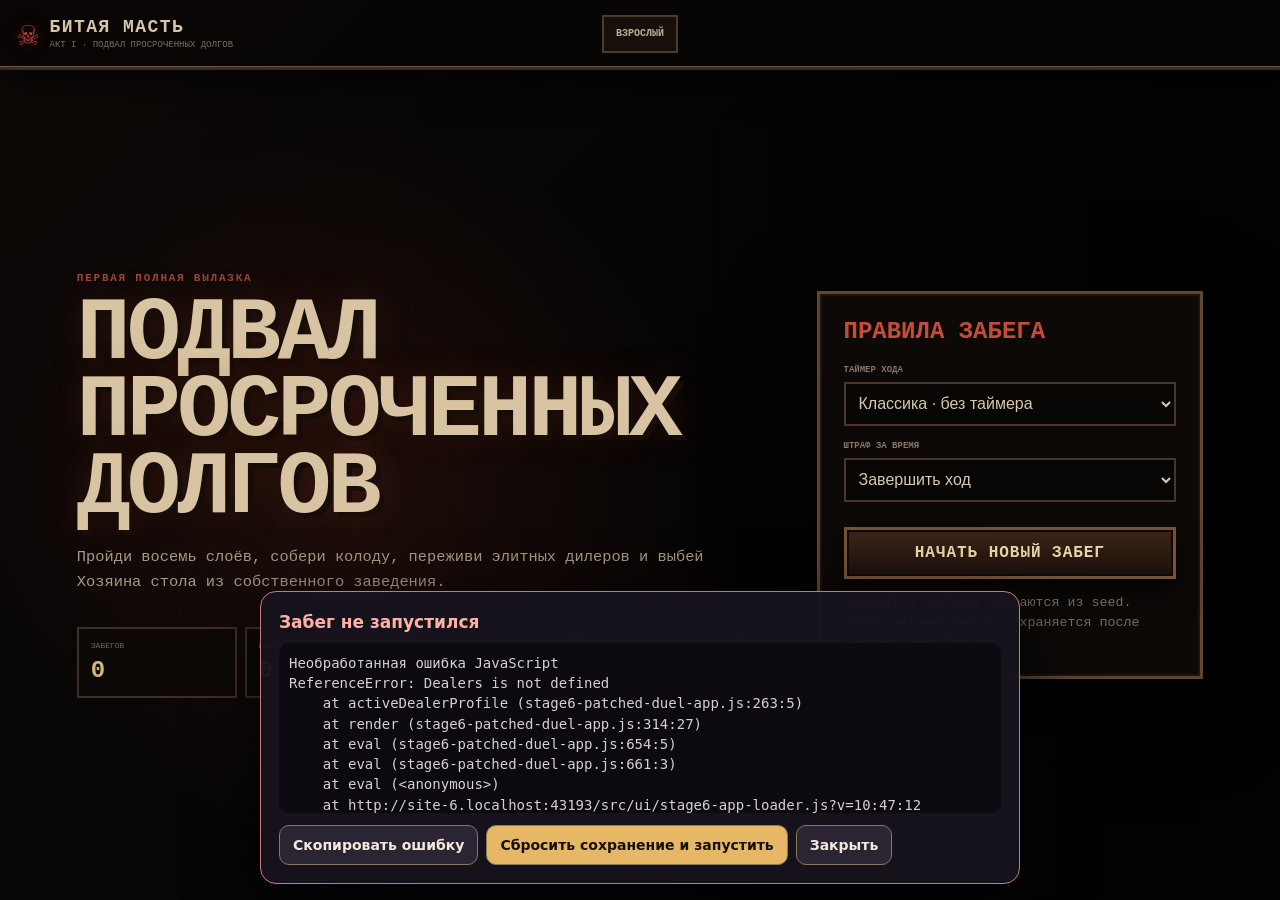
==== commit 676e2fee: "Connect diagnostics, resilient storage and PWA manager" ====
--- a/index.html
+++ b/index.html
@@ -8,6 +8,7 @@
   <title>Битая масть — первый акт</title>
   <link rel="manifest" href="manifest.webmanifest">
   <link rel="stylesheet" href="styles/stage7.css?v=11">
+  <link rel="stylesheet" href="styles/stage8.css?v=12">
 </head>
 <body>
   <div id="app" class="game-shell" aria-live="polite">
@@ -19,6 +20,7 @@
         <button id="deckButton" class="icon-button" type="button" title="Моя колода">▥</button>
         <button id="helpButton" class="icon-button" type="button" title="Правила">?</button>
         <button id="settingsButton" class="icon-button" type="button" title="Режим времени и дилер">⚙</button>
+        <button id="systemButton" class="icon-button" type="button" title="Система, сохранения и диагностика">🛠</button>
         <a class="icon-button" href="legacy.html" title="Старый прототип">↩</a>
         <button id="restartButton" class="icon-button" type="button" title="Новая сдача">⟳</button>
       </nav>
@@ -85,12 +87,16 @@
   </div>
 
   <div id="actOverlay" class="act-overlay" hidden></div>
+  <div id="systemOverlay" class="system-overlay" hidden></div>
 
-  <dialog id="helpDialog" class="game-dialog"><button class="dialog-close" type="button" data-close-dialog>×</button><h2>КАК ИГРАТЬ</h2><p>Первый акт состоит из восьми слоёв. Выбирай узлы маршрута, побеждай обычных и элитных дилеров, посещай события, торговцев, комнаты отдыха и тайники.</p><p>Здоровье, деньги, карты, улучшения и артефакты сохраняются между узлами. Поражение завершает забег.</p><p>После победы выбери карту. В комнате отдыха можно лечиться или улучшать карту, а торговец продаёт карты, лечение, артефакты и удаление карты.</p><p>Финальный противник — Хозяин стола. Победа над ним завершает первый акт.</p><p>Клавиши <b>1–9</b> разыгрывают карты, <b>Пробел</b> завершает ход.</p></dialog>
+  <dialog id="helpDialog" class="game-dialog"><button class="dialog-close" type="button" data-close-dialog>×</button><h2>КАК ИГРАТЬ</h2><p>Первый акт состоит из восьми слоёв. Выбирай узлы маршрута, побеждай обычных и элитных дилеров, посещай события, торговцев, комнаты отдыха и тайники.</p><p>Здоровье, деньги, карты, улучшения и артефакты сохраняются между узлами. Поражение завершает забег.</p><p>После победы выбери карту. В комнате отдыха можно лечиться или улучшать карту, а торговец продаёт карты, лечение, артефакты и удаление карты.</p><p>Финальный противник — Хозяин стола. Победа над ним завершает первый акт.</p><p>Кнопка <b>🛠</b> открывает диагностику, резервные копии и управление обновлениями.</p><p>Клавиши <b>1–9</b> разыгрывают карты, <b>Пробел</b> завершает ход.</p></dialog>
 
   <div class="result-overlay" id="resultOverlay" hidden><div class="result-card"><span id="resultEyebrow">БОЙ ОКОНЧЕН</span><h2 id="resultTitle">ПОБЕДА</h2><p id="resultText"></p><button id="resultRestart" type="button">СДАТЬ ЗАНОВО В ЭТОМ РЕЖИМЕ</button><button id="resultSettings" class="secondary-result" type="button">СМЕНИТЬ ДИЛЕРА И РЕЖИМ</button><a href="legacy.html">Вернуться в старый забег</a></div></div>
 
   <script src="compatibility-runtime.js?v=4"></script>
+  <script src="src/core/storage-vault.js?v=12"></script>
+  <script src="src/core/stage8-compat.js?v=12"></script>
+  <script src="src/core/pwa-manager.js?v=12"></script>
   <script src="src/core/timer-settings.js?v=7"></script>
   <script src="src/data/stage2-assets-scene.js?v=6"></script>
   <script src="src/data/stage2-assets-a.js?v=6"></script>
@@ -115,5 +121,6 @@
   <script src="src/ui/stage6-dealers.js?v=10"></script>
   <script src="src/ui/stage3-initial-save-guard.js?v=8"></script>
   <script src="src/ui/stage7-act.js?v=11"></script>
+  <script src="src/ui/stage8-system.js?v=12"></script>
 </body>
-</html>+</html>
--- a/styles/stage8.css
+++ b/styles/stage8.css
@@ -0,0 +1,93 @@
+:root { --system-accent:#c99b45; --system-ok:#6f9e6b; --system-warn:#c98a42; --system-error:#b74a3b; }
+html { min-height:100%; background:#050404; }
+body { min-height:var(--app-height,100dvh); overscroll-behavior:none; -webkit-text-size-adjust:100%; text-size-adjust:100%; }
+button, a, input, select { -webkit-tap-highlight-color:transparent; }
+button, [role="button"] { touch-action:manipulation; }
+input, select { font-size:16px; }
+[data-inert-fallback] { user-select:none; }
+.dialog-fallback-open { overflow:hidden; }
+.dialog-fallback dialog[open] { position:fixed; z-index:300; inset:50% auto auto 50%; transform:translate(-50%,-50%); max-height:calc(var(--app-height,100vh) - 30px); overflow:auto; }
+.icon-button.update-ready { color:#f2d17f; border-color:#a9803d; animation:system-pulse 1.2s steps(2,end) infinite; }
+.system-overlay { position:fixed; z-index:500; inset:0; padding:max(12px,env(safe-area-inset-top)) max(12px,env(safe-area-inset-right)) max(12px,env(safe-area-inset-bottom)) max(12px,env(safe-area-inset-left)); background:rgba(4,3,3,.94); backdrop-filter:blur(8px); overflow:auto; }
+.system-overlay[hidden] { display:none; }
+.system-screen { width:min(1120px,100%); min-height:min(760px,calc(var(--app-height,100vh) - 24px)); margin:auto; border:3px solid #60482f; background:linear-gradient(180deg,#17110d,#090706); box-shadow:inset 0 0 0 2px #24180f,0 30px 100px #000; color:#cdbb9f; }
+.system-screen > header { position:sticky; top:0; z-index:3; display:flex; align-items:center; justify-content:space-between; gap:16px; padding:16px 18px; border-bottom:2px solid #48331f; background:#0d0907f4; }
+.system-screen > header > div { display:flex; align-items:center; gap:13px; }
+.system-screen > header > div > span { display:grid; place-items:center; width:46px; height:46px; border:2px solid #715434; color:#e0b861; background:#21170f; font-size:24px; }
+.system-screen h2,.system-screen h3,.system-screen p { margin:0; }
+.system-screen h2 { color:#e0cfb1; font-size:clamp(18px,2vw,27px); letter-spacing:.06em; }
+.system-screen header p { margin-top:4px; color:#887865; font-size:11px; }
+.system-screen #systemClose { width:44px; height:44px; border:2px solid #59432d; background:#18110c; color:#ad9a7d; font-size:25px; cursor:pointer; }
+.system-screen > main { display:grid; grid-template-columns:1fr 1fr; gap:13px; padding:15px; }
+.system-card { border:2px solid #3d2d20; background:#0d0a08d9; box-shadow:inset 0 0 0 1px #1c130e; padding:15px; min-width:0; }
+.system-card h3 { margin-bottom:12px; color:#bfa57e; font-size:13px; letter-spacing:.09em; }
+.system-card > p,.system-note { color:#8f806e; font-size:11px; line-height:1.55; }
+.system-status-grid { display:grid; grid-template-columns:1fr 1fr; gap:6px; }
+.system-status-grid > div,.system-summary > span,.pwa-summary > div { display:flex; justify-content:space-between; gap:10px; padding:8px 9px; border:1px solid #2e2219; background:#080605; font-size:10px; }
+.system-status-grid b,.system-summary b,.pwa-summary b { color:#c9b18c; text-align:right; }
+.system-screen .ok { color:var(--system-ok)!important; }
+.system-screen .warn { color:var(--system-warn)!important; }
+.system-summary { display:grid; grid-template-columns:repeat(4,1fr); gap:6px; margin-top:8px; }
+.system-summary > span { display:block; }
+.system-summary b { display:block; margin-top:5px; text-align:left; }
+.save-audit { display:grid; gap:5px; }
+.save-row { display:grid; grid-template-columns:minmax(0,1fr) auto; gap:5px 12px; align-items:center; padding:8px 9px; border:1px solid #302319; background:#080605; }
+.save-row span { min-width:0; }
+.save-row b { display:block; color:#bdab90; font-size:11px; }
+.save-row small { display:block; margin-top:3px; overflow:hidden; color:#655a4d; font-size:8px; text-overflow:ellipsis; white-space:nowrap; }
+.save-row strong { color:#789f72; font-size:9px; }
+.save-row[data-status="recovered"] strong { color:#d1a24a; }
+.save-row[data-status="corrupt"] strong { color:#c65c4c; }
+.save-row[data-status="missing"] strong { color:#6d655b; }
+.save-row p { grid-column:1/3; color:#aa746a; font-size:9px; }
+.system-note { margin-top:9px; padding:8px; border-left:3px solid #785936; background:#171009; }
+.pwa-summary { display:grid; grid-template-columns:1fr 1fr; gap:6px; }
+.system-actions { display:flex; flex-wrap:wrap; gap:7px; margin-top:11px; }
+.system-actions button { min-height:38px; flex:1 1 160px; padding:8px 10px; border:2px solid #59432d; background:#18110c; color:#bca98b; font-size:9px; font-weight:900; cursor:pointer; }
+.system-actions button:not(:disabled):hover { color:#e2c680; border-color:#997044; transform:translateY(-1px); }
+.system-actions button.primary { border-color:#8a673b; background:#372517; color:#efd08b; }
+.system-actions button.danger,.danger-zone .system-actions button { border-color:#67352c; }
+.system-actions button.danger { background:#3c1713; color:#e59c8f; }
+.system-actions button:disabled { opacity:.35; cursor:not-allowed; }
+.system-screen > footer { display:flex; justify-content:space-between; flex-wrap:wrap; gap:8px; padding:10px 16px; border-top:2px solid #3d2c1e; color:#6e6254; background:#090706; font-size:8px; }
+.system-toast { position:fixed; z-index:700; left:50%; bottom:max(18px,env(safe-area-inset-bottom)); width:min(620px,calc(100% - 24px)); transform:translate(-50%,30px); padding:12px 15px; border:2px solid #654d33; background:#130e0b; color:#d1bea0; box-shadow:0 18px 50px #000c; opacity:0; pointer-events:none; transition:.22s ease; text-align:center; font:700 11px/1.4 var(--pixel,"Courier New",monospace); }
+.system-toast.show { opacity:1; transform:translate(-50%,0); }
+.system-toast[data-kind="ok"] { border-color:#52774f; }
+.system-toast[data-kind="warn"] { border-color:#94652f; }
+.system-toast[data-kind="error"] { border-color:#8f3b31; color:#e7aaa0; }
+.system-open { overflow:hidden; }
+.offline-indicator { position:fixed; z-index:45; right:12px; top:70px; padding:5px 8px; border:1px solid #8e4e32; background:#1d0d09; color:#d99472; font-size:8px; }
+@keyframes system-pulse { 50% { box-shadow:0 0 18px #c99b4566,inset 0 0 8px #c99b4533; } }
+@media (max-width:800px) {
+  .topbar { padding-left:env(safe-area-inset-left); padding-right:env(safe-area-inset-right); }
+  .top-actions { max-width:58vw; overflow-x:auto; scrollbar-width:none; }
+  .top-actions::-webkit-scrollbar { display:none; }
+  .system-overlay { padding:0; }
+  .system-screen { min-height:var(--app-height,100vh); border-width:0; }
+  .system-screen > header { padding:calc(10px + env(safe-area-inset-top)) 10px 10px; }
+  .system-screen > header > div > span { width:38px; height:38px; font-size:20px; }
+  .system-screen h2 { font-size:15px; }
+  .system-screen header p { font-size:8px; }
+  .system-screen > main { grid-template-columns:1fr; padding:8px; gap:8px; padding-bottom:calc(12px + env(safe-area-inset-bottom)); }
+  .system-card { padding:11px; }
+  .system-status-grid,.pwa-summary { grid-template-columns:1fr; }
+  .system-summary { grid-template-columns:1fr 1fr; }
+  .system-actions button { flex-basis:100%; min-height:44px; }
+  .system-screen > footer { padding-bottom:calc(10px + env(safe-area-inset-bottom)); }
+  .act-overlay,.deck-overlay,.setup-overlay { height:var(--app-height,100vh); }
+  .act-map-scroll { -webkit-overflow-scrolling:touch; scroll-behavior:smooth; }
+  .hand { padding-bottom:max(4px,env(safe-area-inset-bottom)); }
+}
+@media (max-width:430px) {
+  .brand small,.catalog-badge { display:none; }
+  .brand { max-width:42vw; }
+  .brand > span:nth-child(2) { overflow:hidden; text-overflow:ellipsis; white-space:nowrap; }
+  .top-actions { max-width:54vw; }
+  .icon-button { flex:0 0 36px; }
+  .system-summary { grid-template-columns:1fr; }
+}
+@media (hover:none) and (pointer:coarse) {
+  .game-card:hover { --lift:0px; transform:rotate(var(--angle)) translateY(var(--lift)); }
+  .game-card.selected { --lift:-18px; transform:translateY(var(--lift)) scale(1.03); }
+}
+@media (prefers-reduced-motion:reduce) { .icon-button.update-ready,.timer-box.warning,.player-hud.player-low,.scene.dealer-low { animation:none!important; } }
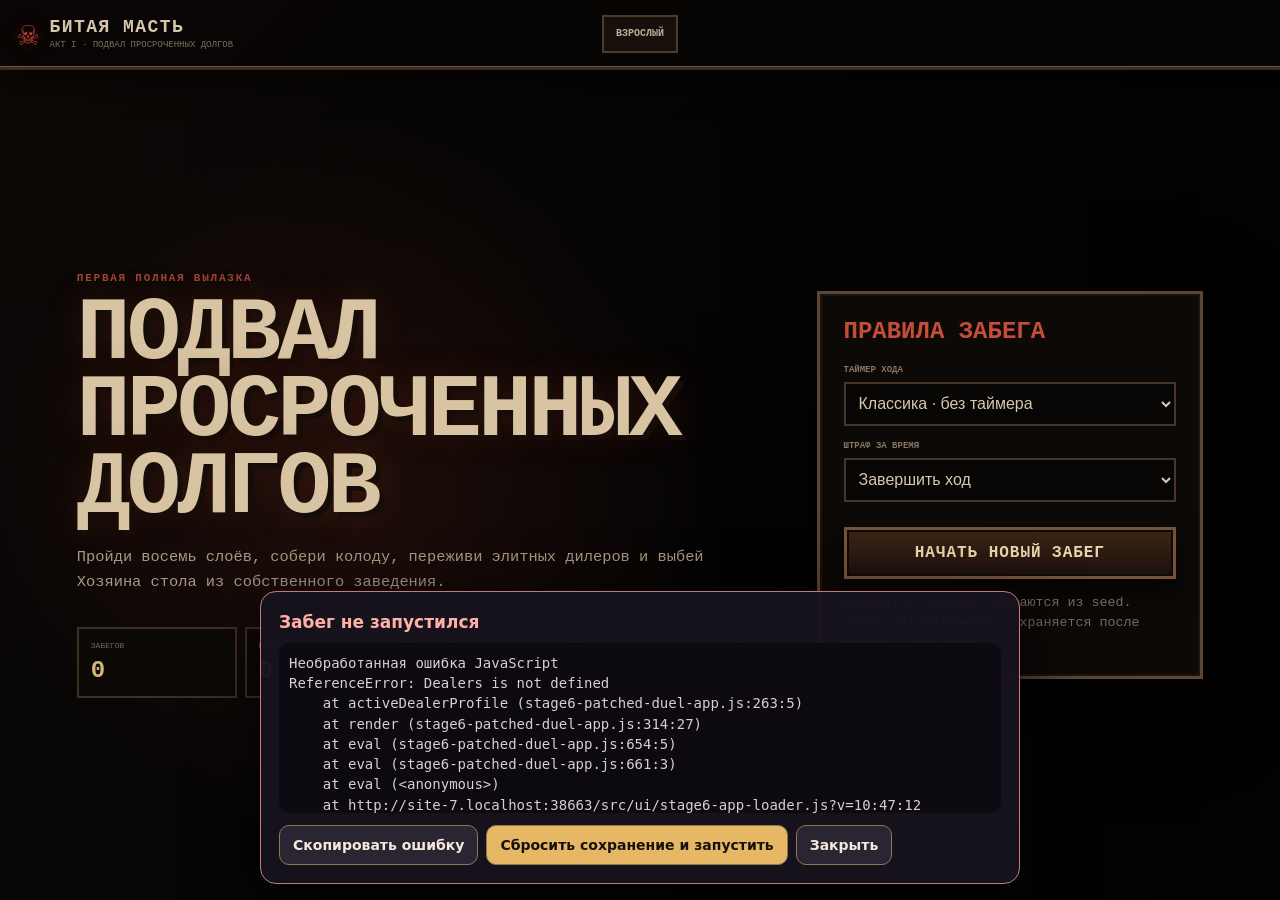
==== commit ab723eef: "Load save bundle extension and PWA icons" ====
--- a/index.html
+++ b/index.html
@@ -7,6 +7,8 @@
   <meta name="description" content="Битая масть — мрачный карточный roguelike с маршрутом, событиями, торговцами и семью дилерами.">
   <title>Битая масть — первый акт</title>
   <link rel="manifest" href="manifest.webmanifest">
+  <link rel="icon" href="assets/pwa/icon.svg" type="image/svg+xml">
+  <link rel="apple-touch-icon" href="assets/pwa/icon.svg">
   <link rel="stylesheet" href="styles/stage7.css?v=11">
   <link rel="stylesheet" href="styles/stage8.css?v=12">
 </head>
@@ -95,6 +97,7 @@
 
   <script src="compatibility-runtime.js?v=4"></script>
   <script src="src/core/storage-vault.js?v=12"></script>
+  <script src="src/core/storage-vault-extension.js?v=12"></script>
   <script src="src/core/stage8-compat.js?v=12"></script>
   <script src="src/core/pwa-manager.js?v=12"></script>
   <script src="src/core/timer-settings.js?v=7"></script>
